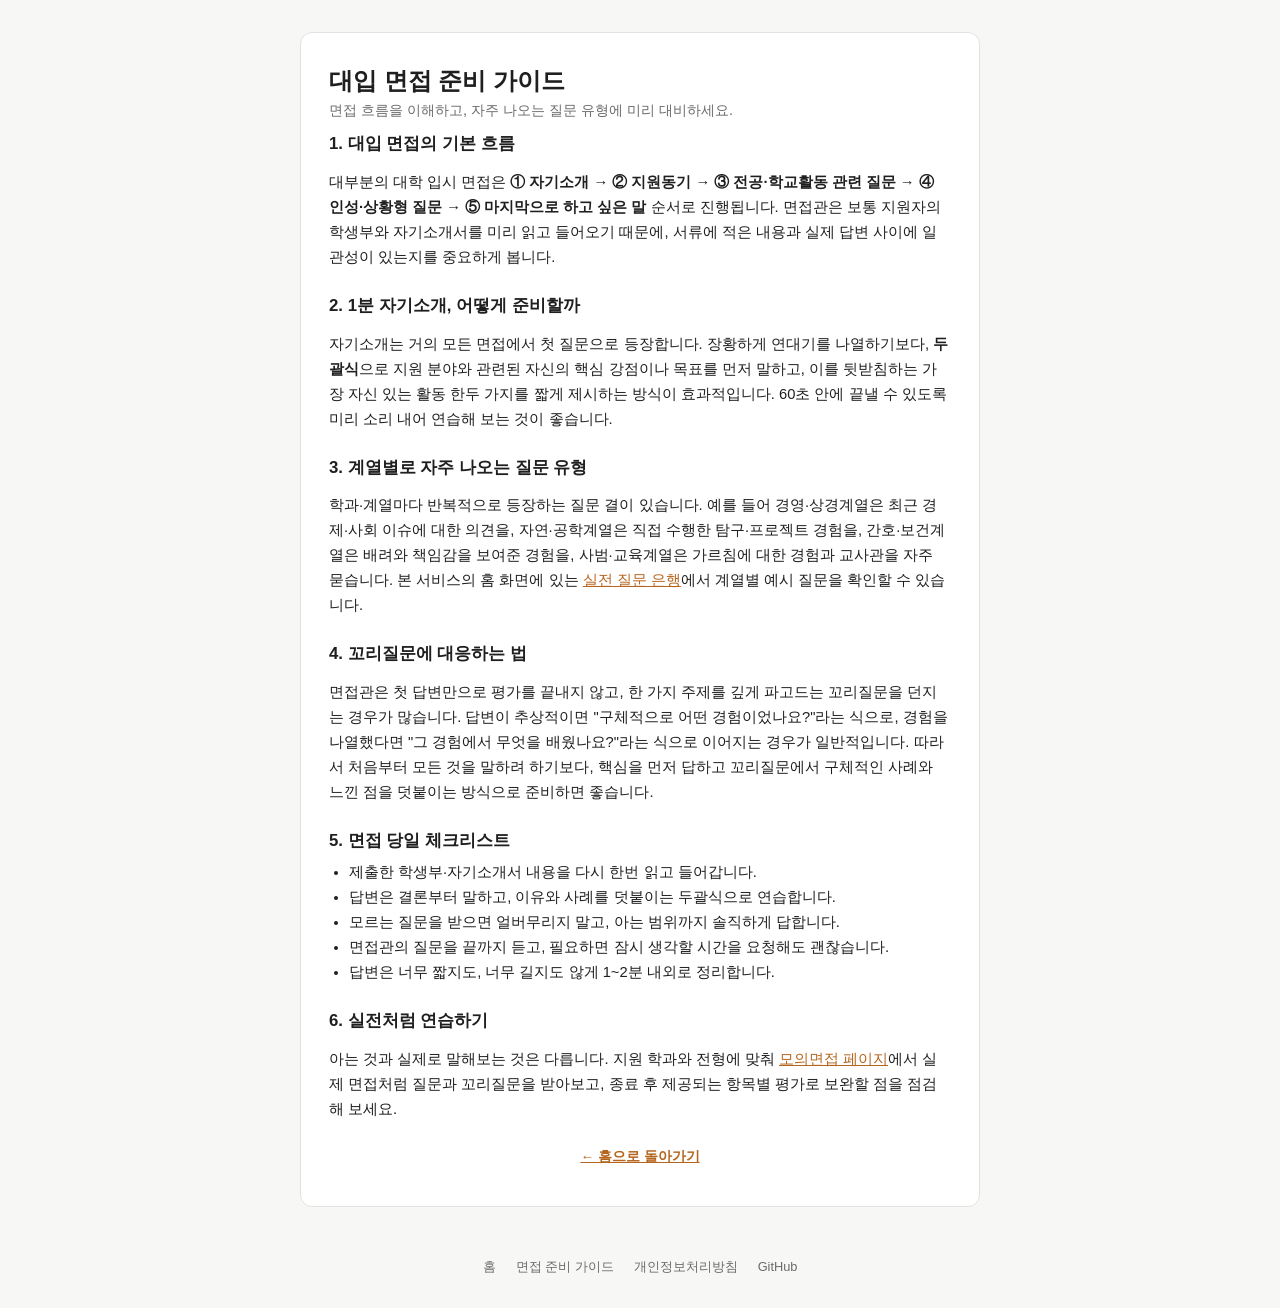
==== guide.html @ 2b9cd7b0 "Rename site to "모의면접 AI" Updates page titles, h1, meta tags, README, and in-code comments to the new" ====
<!doctype html>
<html lang="ko">
<head>
  <meta charset="UTF-8" />
  <meta name="viewport" content="width=device-width, initial-scale=1.0" />
  <title>대입 면접 준비 가이드 | 모의면접 AI</title>
  <meta name="description" content="대학 입시 면접의 기본 흐름, 계열별 단골 질문, 답변 전략과 당일 유의사항을 정리한 가이드입니다." />
  <link rel="stylesheet" href="style.css" />
</head>
<body>
  <div id="app">
    <section class="screen center-screen">
      <div class="card wide">
        <h1>대입 면접 준비 가이드</h1>
        <p class="subtitle">면접 흐름을 이해하고, 자주 나오는 질문 유형에 미리 대비하세요.</p>

        <article class="doc">
          <h2>1. 대입 면접의 기본 흐름</h2>
          <p>
            대부분의 대학 입시 면접은 <strong>① 자기소개 → ② 지원동기 →
            ③ 전공·학교활동 관련 질문 → ④ 인성·상황형 질문 → ⑤ 마지막으로
            하고 싶은 말</strong> 순서로 진행됩니다. 면접관은 보통 지원자의
            학생부와 자기소개서를 미리 읽고 들어오기 때문에, 서류에 적은
            내용과 실제 답변 사이에 일관성이 있는지를 중요하게 봅니다.
          </p>

          <h2>2. 1분 자기소개, 어떻게 준비할까</h2>
          <p>
            자기소개는 거의 모든 면접에서 첫 질문으로 등장합니다. 장황하게
            연대기를 나열하기보다, <strong>두괄식</strong>으로 지원 분야와
            관련된 자신의 핵심 강점이나 목표를 먼저 말하고, 이를 뒷받침하는
            가장 자신 있는 활동 한두 가지를 짧게 제시하는 방식이 효과적입니다.
            60초 안에 끝낼 수 있도록 미리 소리 내어 연습해 보는 것이 좋습니다.
          </p>

          <h2>3. 계열별로 자주 나오는 질문 유형</h2>
          <p>
            학과·계열마다 반복적으로 등장하는 질문 결이 있습니다. 예를 들어
            경영·상경계열은 최근 경제·사회 이슈에 대한 의견을, 자연·공학계열은
            직접 수행한 탐구·프로젝트 경험을, 간호·보건계열은 배려와 책임감을
            보여준 경험을, 사범·교육계열은 가르침에 대한 경험과 교사관을
            자주 묻습니다. 본 서비스의 홈 화면에 있는
            <a href="index.html#bank-toggle">실전 질문 은행</a>에서 계열별
            예시 질문을 확인할 수 있습니다.
          </p>

          <h2>4. 꼬리질문에 대응하는 법</h2>
          <p>
            면접관은 첫 답변만으로 평가를 끝내지 않고, 한 가지 주제를 깊게
            파고드는 꼬리질문을 던지는 경우가 많습니다. 답변이 추상적이면
            "구체적으로 어떤 경험이었나요?"라는 식으로, 경험을 나열했다면
            "그 경험에서 무엇을 배웠나요?"라는 식으로 이어지는 경우가
            일반적입니다. 따라서 처음부터 모든 것을 말하려 하기보다, 핵심을
            먼저 답하고 꼬리질문에서 구체적인 사례와 느낀 점을 덧붙이는
            방식으로 준비하면 좋습니다.
          </p>

          <h2>5. 면접 당일 체크리스트</h2>
          <ul>
            <li>제출한 학생부·자기소개서 내용을 다시 한번 읽고 들어갑니다.</li>
            <li>답변은 결론부터 말하고, 이유와 사례를 덧붙이는 두괄식으로 연습합니다.</li>
            <li>모르는 질문을 받으면 얼버무리지 말고, 아는 범위까지 솔직하게 답합니다.</li>
            <li>면접관의 질문을 끝까지 듣고, 필요하면 잠시 생각할 시간을 요청해도 괜찮습니다.</li>
            <li>답변은 너무 짧지도, 너무 길지도 않게 1~2분 내외로 정리합니다.</li>
          </ul>

          <h2>6. 실전처럼 연습하기</h2>
          <p>
            아는 것과 실제로 말해보는 것은 다릅니다. 지원 학과와 전형에 맞춰
            <a href="index.html">모의면접 페이지</a>에서 실제 면접처럼 질문과
            꼬리질문을 받아보고, 종료 후 제공되는 항목별 평가로 보완할 점을
            점검해 보세요.
          </p>
        </article>

        <a class="link-btn" href="index.html">&larr; 홈으로 돌아가기</a>
      </div>
    </section>
  </div>

  <footer class="site-footer">
    <a href="index.html">홈</a>
    <a href="guide.html">면접 준비 가이드</a>
    <a href="privacy.html">개인정보처리방침</a>
    <a href="https://github.com/kimyunsu1001-tech/univ-mock-interview" target="_blank" rel="noopener">GitHub</a>
  </footer>
</body>
</html>
---- style.css ----
:root {
  --bg: #f7f7f5;
  --card-bg: #ffffff;
  --text: #1f1f1f;
  --text-muted: #6b6b6b;
  --border: #e3e2de;
  --accent: #b5651d;
  --accent-strong: #8f4e15;
  --accent-contrast: #ffffff;
  --bubble-interviewer: #ffffff;
  --bubble-user: #b5651d;
  --bubble-user-text: #ffffff;
  --error: #c0392b;
  --radius: 12px;
}

@media (prefers-color-scheme: dark) {
  :root:not([data-theme="light"]) {
    --bg: #17181a;
    --card-bg: #202224;
    --text: #ececec;
    --text-muted: #a3a3a3;
    --border: #34363a;
    --accent: #d98a4a;
    --accent-strong: #e79f61;
    --accent-contrast: #1c1c1c;
    --bubble-interviewer: #2a2c2f;
    --bubble-user: #d98a4a;
    --bubble-user-text: #1c1c1c;
  }
}

:root[data-theme="dark"] {
  --bg: #17181a;
  --card-bg: #202224;
  --text: #ececec;
  --text-muted: #a3a3a3;
  --border: #34363a;
  --accent: #d98a4a;
  --accent-strong: #e79f61;
  --accent-contrast: #1c1c1c;
  --bubble-interviewer: #2a2c2f;
  --bubble-user: #d98a4a;
  --bubble-user-text: #1c1c1c;
}

* { box-sizing: border-box; }

html, body {
  margin: 0;
  padding: 0;
  height: 100%;
  background: var(--bg);
  color: var(--text);
  font-family: "Pretendard", "Apple SD Gothic Neo", "Malgun Gothic", -apple-system, BlinkMacSystemFont, sans-serif;
}

#app {
  min-height: 100vh;
  display: flex;
  flex-direction: column;
}

.screen {
  flex: 1;
  display: flex;
  flex-direction: column;
}

.screen[hidden] {
  display: none;
}

/* ---- Setup / content screens ---- */
#setup-screen,
.center-screen {
  align-items: center;
  justify-content: center;
  padding: 32px 16px;
}

.card {
  width: 100%;
  max-width: 480px;
  background: var(--card-bg);
  border: 1px solid var(--border);
  border-radius: var(--radius);
  padding: 32px 28px;
}

.card h1 {
  margin: 0 0 4px;
  font-size: 1.5rem;
}

.subtitle {
  margin: 0 0 12px;
  color: var(--text-muted);
  font-size: 0.9rem;
}

.intro-text {
  margin: 0 0 24px;
  font-size: 0.85rem;
  line-height: 1.6;
  color: var(--text-muted);
}

.intro-text a { color: var(--accent); }

.card.wide {
  max-width: 680px;
}

.doc h2 {
  font-size: 1.05rem;
  margin: 24px 0 8px;
}

.doc h2:first-child { margin-top: 0; }

.doc p,
.doc li {
  font-size: 0.92rem;
  line-height: 1.7;
  color: var(--text);
}

.doc ul {
  padding-left: 20px;
  margin: 8px 0;
}

.doc code {
  background: var(--bg);
  padding: 1px 5px;
  border-radius: 4px;
  font-size: 0.85em;
}

.doc a { color: var(--accent); }

.site-footer {
  display: flex;
  justify-content: center;
  gap: 20px;
  flex-wrap: wrap;
  padding: 20px 16px 32px;
  font-size: 0.8rem;
}

.site-footer a {
  color: var(--text-muted);
  text-decoration: none;
}

.site-footer a:hover { text-decoration: underline; }

.field {
  margin-bottom: 16px;
}

.field label {
  display: block;
  font-size: 0.85rem;
  font-weight: 600;
  margin-bottom: 6px;
}

.hint {
  color: var(--text-muted);
  font-weight: 400;
  font-size: 0.78rem;
}

.field input[type="text"],
.field input[type="password"],
.field select,
.field textarea {
  width: 100%;
  padding: 10px 12px;
  border-radius: 8px;
  border: 1px solid var(--border);
  background: var(--bg);
  color: var(--text);
  font-size: 0.95rem;
  font-family: inherit;
}

.field input:focus,
.field select:focus,
.field textarea:focus {
  outline: 2px solid var(--accent);
  outline-offset: 1px;
}

.field-help {
  margin: 6px 0 0;
  font-size: 0.78rem;
}

.field-help a {
  color: var(--accent);
}

.grid-2 {
  display: grid;
  grid-template-columns: 1fr 1fr;
  gap: 12px;
}

@media (max-width: 420px) {
  .grid-2 { grid-template-columns: 1fr; }
}

.primary-btn {
  width: 100%;
  padding: 12px 16px;
  border: none;
  border-radius: 8px;
  background: var(--accent);
  color: var(--accent-contrast);
  font-size: 1rem;
  font-weight: 600;
  cursor: pointer;
  margin-top: 8px;
}

.primary-btn:hover { background: var(--accent-strong); }
.primary-btn:disabled { opacity: 0.6; cursor: not-allowed; }

.ghost-btn {
  padding: 8px 14px;
  border: 1px solid var(--border);
  border-radius: 8px;
  background: transparent;
  color: var(--text);
  cursor: pointer;
  font-size: 0.85rem;
}

.error-msg {
  color: var(--error);
  font-size: 0.85rem;
  margin-top: 12px;
}

.link-btn {
  display: block;
  width: 100%;
  margin-top: 18px;
  padding: 8px 0;
  border: none;
  background: transparent;
  color: var(--accent);
  font-size: 0.85rem;
  font-weight: 600;
  cursor: pointer;
  text-align: center;
}

.question-bank {
  border: 1px solid var(--border);
  border-radius: 10px;
  padding: 14px;
  margin-top: 6px;
  background: var(--bg);
}

.bank-category { margin-bottom: 14px; }
.bank-category:last-child { margin-bottom: 0; }

.bank-category h4 {
  margin: 0 0 6px;
  font-size: 0.85rem;
  color: var(--accent);
}

.bank-category ul {
  margin: 0;
  padding-left: 18px;
  font-size: 0.85rem;
  line-height: 1.6;
  color: var(--text);
}

.latest-info {
  margin-top: 16px;
  padding-top: 14px;
  border-top: 1px dashed var(--border);
}

.latest-info h4 {
  margin: 0 0 8px;
  font-size: 0.85rem;
}

.latest-links {
  display: flex;
  flex-direction: column;
  gap: 6px;
}

.latest-links a {
  font-size: 0.82rem;
  color: var(--accent);
  text-decoration: none;
}

.latest-links a:hover { text-decoration: underline; }

.bank-note {
  margin: 10px 0 0;
  font-size: 0.75rem;
  color: var(--text-muted);
  line-height: 1.5;
}

/* ---- Interview screen ---- */
#interview-screen {
  height: 100vh;
}

.chat-header {
  display: flex;
  align-items: center;
  justify-content: space-between;
  padding: 14px 16px;
  border-bottom: 1px solid var(--border);
  background: var(--card-bg);
}

.chat-header-info { display: flex; flex-direction: column; gap: 2px; }
.chat-header-info strong { font-size: 1rem; }

.messages {
  flex: 1;
  overflow-y: auto;
  padding: 16px;
  display: flex;
  flex-direction: column;
  gap: 12px;
}

.bubble {
  max-width: 78%;
  padding: 10px 14px;
  border-radius: 14px;
  line-height: 1.5;
  font-size: 0.95rem;
  white-space: pre-wrap;
  word-break: break-word;
}

.bubble.interviewer {
  align-self: flex-start;
  background: var(--bubble-interviewer);
  border: 1px solid var(--border);
  border-bottom-left-radius: 4px;
}

.bubble.user {
  align-self: flex-end;
  background: var(--bubble-user);
  color: var(--bubble-user-text);
  border-bottom-right-radius: 4px;
}

.bubble.system {
  align-self: center;
  background: transparent;
  color: var(--text-muted);
  font-size: 0.8rem;
  max-width: 90%;
  text-align: center;
}

.bubble.loading {
  align-self: flex-start;
  color: var(--text-muted);
  font-style: italic;
}

.chat-input-row {
  display: flex;
  gap: 8px;
  padding: 12px 16px;
  border-top: 1px solid var(--border);
  background: var(--card-bg);
}

.chat-input-row textarea {
  flex: 1;
  resize: none;
  padding: 10px 12px;
  border-radius: 10px;
  border: 1px solid var(--border);
  background: var(--bg);
  color: var(--text);
  font-family: inherit;
  font-size: 0.95rem;
}

.chat-input-row textarea:focus {
  outline: 2px solid var(--accent);
  outline-offset: 1px;
}

.chat-input-row .primary-btn {
  width: auto;
  margin-top: 0;
  padding: 0 20px;
}

.evaluation {
  border: 1px solid var(--border);
  border-radius: 10px;
  padding: 14px 16px;
  background: var(--bubble-interviewer);
}

.evaluation h3 {
  margin: 0 0 8px;
  font-size: 0.95rem;
}
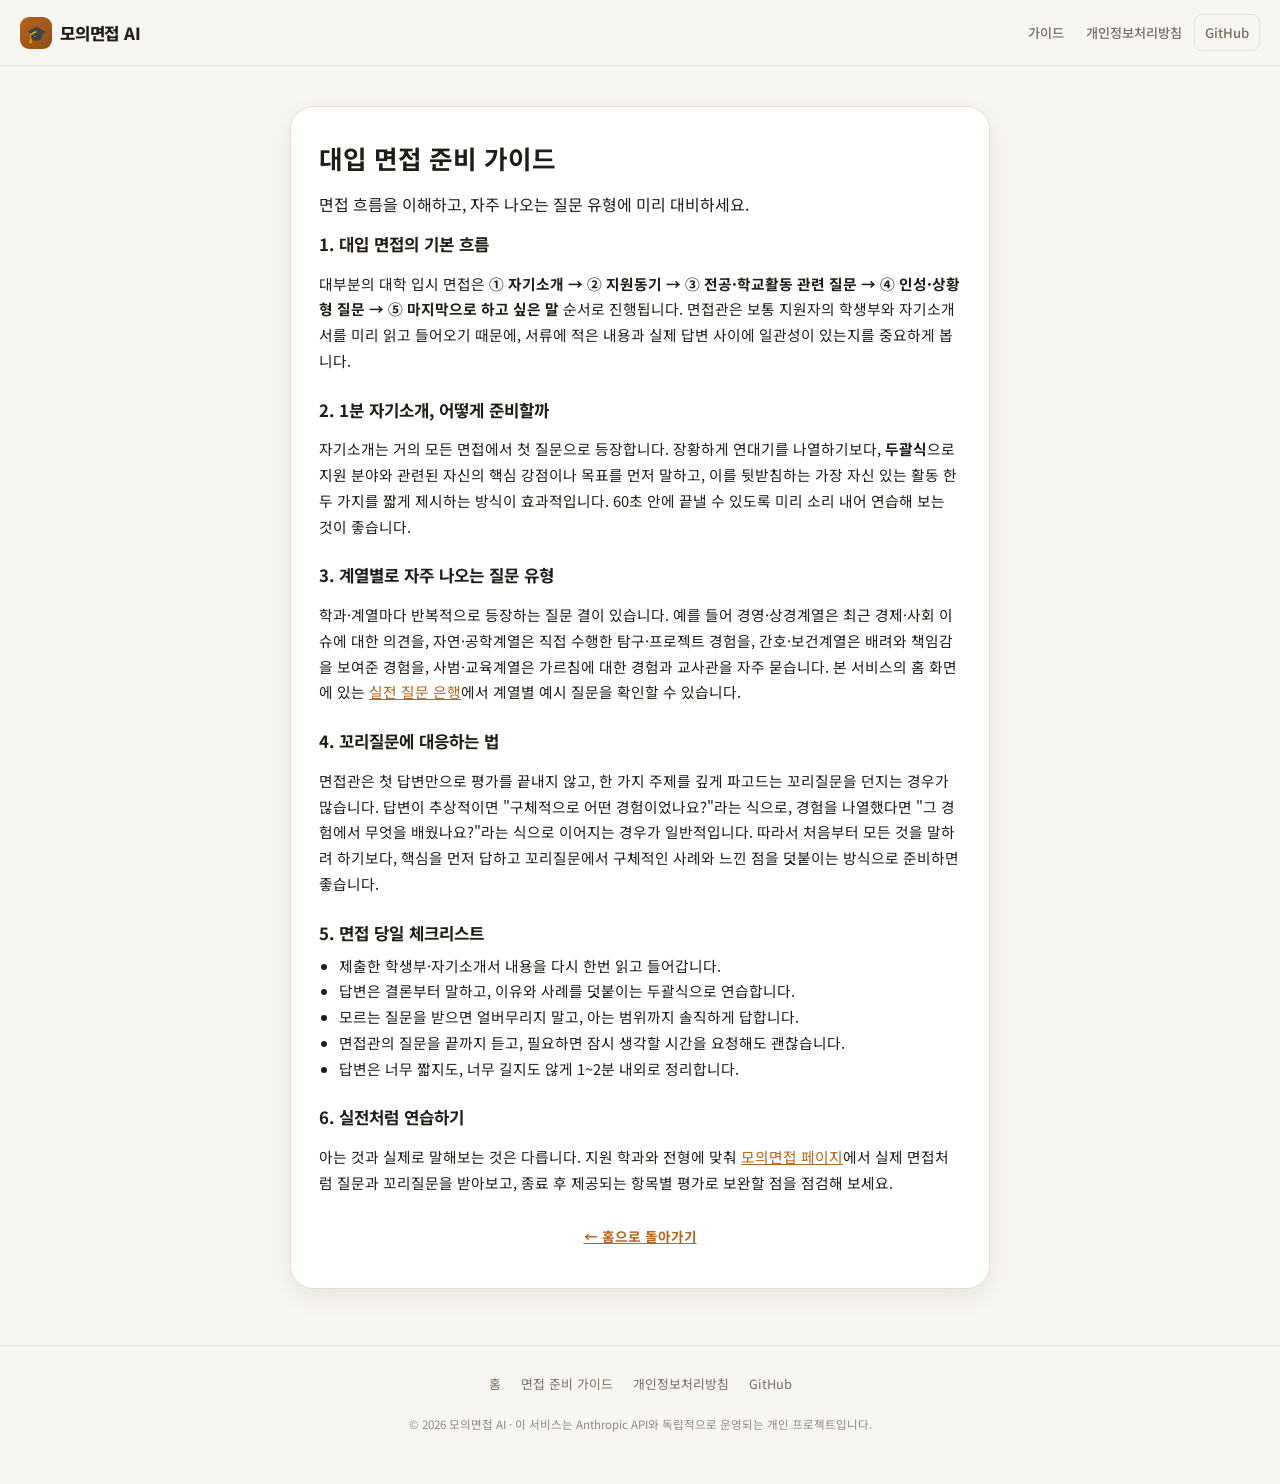
==== commit 9eeb394f: "Redesign UI: nav header, hero, feature cards, richer chat bubbles Full visual redesign - sticky top " ====
--- a/guide.html
+++ b/guide.html
@@ -5,13 +5,23 @@
   <meta name="viewport" content="width=device-width, initial-scale=1.0" />
   <title>대입 면접 준비 가이드 | 모의면접 AI</title>
   <meta name="description" content="대학 입시 면접의 기본 흐름, 계열별 단골 질문, 답변 전략과 당일 유의사항을 정리한 가이드입니다." />
+  <link rel="icon" href="data:image/svg+xml,%3Csvg xmlns='http://www.w3.org/2000/svg' viewBox='0 0 100 100'%3E%3Ctext y='.9em' font-size='90'%3E%F0%9F%8E%93%3C/text%3E%3C/svg%3E" />
   <link rel="stylesheet" href="style.css" />
 </head>
 <body>
   <div id="app">
-    <section class="screen center-screen">
+    <header class="top-nav">
+      <a href="index.html" class="brand"><span class="brand-mark">🎓</span>모의면접 AI</a>
+      <nav>
+        <a href="guide.html">가이드</a>
+        <a href="privacy.html">개인정보처리방침</a>
+        <a href="https://github.com/kimyunsu1001-tech/univ-mock-interview" target="_blank" rel="noopener" class="external">GitHub</a>
+      </nav>
+    </header>
+
+    <section class="screen center-screen" style="padding-top: 40px;">
       <div class="card wide">
-        <h1>대입 면접 준비 가이드</h1>
+        <h1 style="margin:0 0 4px; font-size:1.6rem;">대입 면접 준비 가이드</h1>
         <p class="subtitle">면접 흐름을 이해하고, 자주 나오는 질문 유형에 미리 대비하세요.</p>
 
         <article class="doc">
@@ -79,10 +89,13 @@
   </div>
 
   <footer class="site-footer">
-    <a href="index.html">홈</a>
-    <a href="guide.html">면접 준비 가이드</a>
-    <a href="privacy.html">개인정보처리방침</a>
-    <a href="https://github.com/kimyunsu1001-tech/univ-mock-interview" target="_blank" rel="noopener">GitHub</a>
+    <div class="foot-links">
+      <a href="index.html">홈</a>
+      <a href="guide.html">면접 준비 가이드</a>
+      <a href="privacy.html">개인정보처리방침</a>
+      <a href="https://github.com/kimyunsu1001-tech/univ-mock-interview" target="_blank" rel="noopener">GitHub</a>
+    </div>
+    <p class="foot-note">© 2026 모의면접 AI · 이 서비스는 Anthropic API와 독립적으로 운영되는 개인 프로젝트입니다.</p>
   </footer>
 </body>
 </html>
--- a/style.css
+++ b/style.css
@@ -1,47 +1,70 @@
+@import url("https://fonts.googleapis.com/css2?family=Noto+Sans+KR:wght@400;500;600;700;800&display=swap");
+
 :root {
-  --bg: #f7f7f5;
+  --bg: #f8f6f2;
+  --bg-alt: #f1ede6;
   --card-bg: #ffffff;
-  --text: #1f1f1f;
-  --text-muted: #6b6b6b;
-  --border: #e3e2de;
+  --text: #201c16;
+  --text-muted: #756e63;
+  --border: #e6e0d6;
   --accent: #b5651d;
   --accent-strong: #8f4e15;
+  --accent-soft: #f4e3d1;
   --accent-contrast: #ffffff;
+  --navy: #1f2a3c;
   --bubble-interviewer: #ffffff;
   --bubble-user: #b5651d;
   --bubble-user-text: #ffffff;
   --error: #c0392b;
-  --radius: 12px;
+  --success: #3a7d52;
+  --radius-sm: 8px;
+  --radius: 14px;
+  --radius-lg: 24px;
+  --shadow-sm: 0 1px 3px rgba(32, 28, 22, 0.06);
+  --shadow-md: 0 8px 24px rgba(32, 28, 22, 0.08);
+  --shadow-lg: 0 20px 48px rgba(32, 28, 22, 0.12);
 }
 
 @media (prefers-color-scheme: dark) {
   :root:not([data-theme="light"]) {
-    --bg: #17181a;
-    --card-bg: #202224;
-    --text: #ececec;
-    --text-muted: #a3a3a3;
-    --border: #34363a;
-    --accent: #d98a4a;
-    --accent-strong: #e79f61;
-    --accent-contrast: #1c1c1c;
-    --bubble-interviewer: #2a2c2f;
-    --bubble-user: #d98a4a;
-    --bubble-user-text: #1c1c1c;
+    --bg: #15161a;
+    --bg-alt: #1b1c21;
+    --card-bg: #1e2025;
+    --text: #f1efe9;
+    --text-muted: #9a978f;
+    --border: #33353c;
+    --accent: #e2965a;
+    --accent-strong: #f0ac77;
+    --accent-soft: #3a2c1e;
+    --accent-contrast: #1a1508;
+    --navy: #e9ecf2;
+    --bubble-interviewer: #262830;
+    --bubble-user: #e2965a;
+    --bubble-user-text: #1a1508;
+    --shadow-sm: 0 1px 3px rgba(0, 0, 0, 0.3);
+    --shadow-md: 0 8px 24px rgba(0, 0, 0, 0.35);
+    --shadow-lg: 0 20px 48px rgba(0, 0, 0, 0.45);
   }
 }
 
 :root[data-theme="dark"] {
-  --bg: #17181a;
-  --card-bg: #202224;
-  --text: #ececec;
-  --text-muted: #a3a3a3;
-  --border: #34363a;
-  --accent: #d98a4a;
-  --accent-strong: #e79f61;
-  --accent-contrast: #1c1c1c;
-  --bubble-interviewer: #2a2c2f;
-  --bubble-user: #d98a4a;
-  --bubble-user-text: #1c1c1c;
+  --bg: #15161a;
+  --bg-alt: #1b1c21;
+  --card-bg: #1e2025;
+  --text: #f1efe9;
+  --text-muted: #9a978f;
+  --border: #33353c;
+  --accent: #e2965a;
+  --accent-strong: #f0ac77;
+  --accent-soft: #3a2c1e;
+  --accent-contrast: #1a1508;
+  --navy: #e9ecf2;
+  --bubble-interviewer: #262830;
+  --bubble-user: #e2965a;
+  --bubble-user-text: #1a1508;
+  --shadow-sm: 0 1px 3px rgba(0, 0, 0, 0.3);
+  --shadow-md: 0 8px 24px rgba(0, 0, 0, 0.35);
+  --shadow-lg: 0 20px 48px rgba(0, 0, 0, 0.45);
 }
 
 * { box-sizing: border-box; }
@@ -52,8 +75,11 @@
   height: 100%;
   background: var(--bg);
   color: var(--text);
-  font-family: "Pretendard", "Apple SD Gothic Neo", "Malgun Gothic", -apple-system, BlinkMacSystemFont, sans-serif;
-}
+  font-family: "Pretendard", "Noto Sans KR", "Apple SD Gothic Neo", "Malgun Gothic", -apple-system, BlinkMacSystemFont, sans-serif;
+  -webkit-font-smoothing: antialiased;
+}
+
+a { color: inherit; }
 
 #app {
   min-height: 100vh;
@@ -69,47 +95,267 @@
 
 .screen[hidden] {
   display: none;
+}
+
+/* ---- Top navigation ---- */
+.top-nav {
+  position: sticky;
+  top: 0;
+  z-index: 20;
+  display: flex;
+  align-items: center;
+  justify-content: space-between;
+  padding: 14px 20px;
+  background: color-mix(in srgb, var(--bg) 88%, transparent);
+  backdrop-filter: blur(10px);
+  -webkit-backdrop-filter: blur(10px);
+  border-bottom: 1px solid var(--border);
+}
+
+.brand {
+  display: flex;
+  align-items: center;
+  gap: 8px;
+  font-weight: 800;
+  font-size: 1.05rem;
+  text-decoration: none;
+  color: var(--text);
+  letter-spacing: -0.01em;
+}
+
+.brand .brand-mark {
+  display: inline-flex;
+  align-items: center;
+  justify-content: center;
+  width: 32px;
+  height: 32px;
+  border-radius: 9px;
+  background: linear-gradient(135deg, var(--accent), var(--accent-strong));
+  font-size: 1.05rem;
+}
+
+.top-nav nav {
+  display: flex;
+  align-items: center;
+  gap: 2px;
+  flex-shrink: 0;
+}
+
+.top-nav nav a {
+  padding: 8px 10px;
+  border-radius: var(--radius-sm);
+  font-size: 0.82rem;
+  font-weight: 500;
+  text-decoration: none;
+  color: var(--text-muted);
+  white-space: nowrap;
+  transition: background 0.15s, color 0.15s;
+}
+
+.top-nav nav a:hover {
+  background: var(--accent-soft);
+  color: var(--accent-strong);
+}
+
+@media (max-width: 480px) {
+  .top-nav {
+    padding: 12px 14px;
+  }
+  .brand {
+    font-size: 0.95rem;
+  }
+  .brand .brand-mark {
+    width: 28px;
+    height: 28px;
+    font-size: 0.9rem;
+  }
+  .top-nav nav a {
+    padding: 7px 8px;
+    font-size: 0.76rem;
+  }
+  .top-nav nav a.external {
+    display: none;
+  }
+}
+
+.top-nav nav a.external {
+  border: 1px solid var(--border);
+}
+
+/* ---- Hero ---- */
+.hero {
+  position: relative;
+  overflow: hidden;
+  padding: 56px 20px 40px;
+  text-align: center;
+}
+
+.hero::before {
+  content: "";
+  position: absolute;
+  top: -140px;
+  left: 50%;
+  transform: translateX(-50%);
+  width: 640px;
+  height: 320px;
+  background: radial-gradient(closest-side, var(--accent-soft), transparent);
+  opacity: 0.9;
+  pointer-events: none;
+}
+
+.hero-eyebrow {
+  position: relative;
+  display: inline-flex;
+  align-items: center;
+  gap: 6px;
+  padding: 6px 14px;
+  border-radius: 999px;
+  background: var(--accent-soft);
+  color: var(--accent-strong);
+  font-size: 0.78rem;
+  font-weight: 700;
+  margin-bottom: 18px;
+}
+
+.hero h1 {
+  position: relative;
+  margin: 0 0 12px;
+  font-size: clamp(1.8rem, 5vw, 2.6rem);
+  font-weight: 800;
+  letter-spacing: -0.02em;
+  line-height: 1.25;
+}
+
+.hero p.lead {
+  position: relative;
+  max-width: 560px;
+  margin: 0 auto 24px;
+  color: var(--text-muted);
+  font-size: 1rem;
+  line-height: 1.7;
+}
+
+.hero-cta {
+  position: relative;
+  display: inline-flex;
+  gap: 10px;
+  flex-wrap: wrap;
+  justify-content: center;
+}
+
+.hero-cta a {
+  text-decoration: none;
+}
+
+/* ---- Feature cards ---- */
+.features[hidden] {
+  display: none;
+}
+
+.features {
+  display: grid;
+  grid-template-columns: repeat(3, 1fr);
+  gap: 16px;
+  max-width: 920px;
+  margin: 0 auto;
+  padding: 0 20px 48px;
+}
+
+@media (max-width: 720px) {
+  .features { grid-template-columns: 1fr; }
+}
+
+.feature-card {
+  background: var(--card-bg);
+  border: 1px solid var(--border);
+  border-radius: var(--radius);
+  padding: 20px;
+  box-shadow: var(--shadow-sm);
+}
+
+.feature-card .icon {
+  display: inline-flex;
+  align-items: center;
+  justify-content: center;
+  width: 38px;
+  height: 38px;
+  border-radius: 10px;
+  background: var(--accent-soft);
+  font-size: 1.2rem;
+  margin-bottom: 12px;
+}
+
+.feature-card h3 {
+  margin: 0 0 6px;
+  font-size: 0.98rem;
+}
+
+.feature-card p {
+  margin: 0;
+  font-size: 0.85rem;
+  color: var(--text-muted);
+  line-height: 1.6;
 }
 
 /* ---- Setup / content screens ---- */
 #setup-screen,
 .center-screen {
   align-items: center;
-  justify-content: center;
-  padding: 32px 16px;
+  justify-content: flex-start;
+  padding: 0 16px 56px;
 }
 
 .card {
   width: 100%;
-  max-width: 480px;
+  max-width: 520px;
+  margin: 0 auto;
   background: var(--card-bg);
   border: 1px solid var(--border);
-  border-radius: var(--radius);
+  border-radius: var(--radius-lg);
+  box-shadow: var(--shadow-md);
   padding: 32px 28px;
 }
 
-.card h1 {
+.card-heading {
   margin: 0 0 4px;
-  font-size: 1.5rem;
-}
-
-.subtitle {
-  margin: 0 0 12px;
-  color: var(--text-muted);
-  font-size: 0.9rem;
-}
-
-.intro-text {
+  font-size: 1.15rem;
+  font-weight: 700;
+}
+
+.card-subheading {
   margin: 0 0 24px;
-  font-size: 0.85rem;
-  line-height: 1.6;
-  color: var(--text-muted);
-}
-
-.intro-text a { color: var(--accent); }
+  color: var(--text-muted);
+  font-size: 0.85rem;
+}
+
+.section-label {
+  display: flex;
+  align-items: center;
+  gap: 8px;
+  font-size: 0.78rem;
+  font-weight: 700;
+  color: var(--accent-strong);
+  text-transform: uppercase;
+  letter-spacing: 0.04em;
+  margin: 28px 0 14px;
+}
+
+.section-label:first-of-type { margin-top: 0; }
+
+.section-label .num {
+  display: inline-flex;
+  align-items: center;
+  justify-content: center;
+  width: 20px;
+  height: 20px;
+  border-radius: 50%;
+  background: var(--accent);
+  color: var(--accent-contrast);
+  font-size: 0.7rem;
+}
 
 .card.wide {
-  max-width: 680px;
+  max-width: 700px;
 }
 
 .doc h2 {
@@ -122,7 +368,7 @@
 .doc p,
 .doc li {
   font-size: 0.92rem;
-  line-height: 1.7;
+  line-height: 1.75;
   color: var(--text);
 }
 
@@ -142,19 +388,34 @@
 
 .site-footer {
   display: flex;
+  flex-direction: column;
+  align-items: center;
+  gap: 12px;
+  padding: 28px 16px 40px;
+  border-top: 1px solid var(--border);
+  margin-top: auto;
+}
+
+.site-footer .foot-links {
+  display: flex;
   justify-content: center;
   gap: 20px;
   flex-wrap: wrap;
-  padding: 20px 16px 32px;
   font-size: 0.8rem;
 }
 
-.site-footer a {
+.site-footer .foot-links a {
   color: var(--text-muted);
   text-decoration: none;
 }
 
-.site-footer a:hover { text-decoration: underline; }
+.site-footer .foot-links a:hover { text-decoration: underline; }
+
+.site-footer .foot-note {
+  font-size: 0.72rem;
+  color: var(--text-muted);
+  opacity: 0.8;
+}
 
 .field {
   margin-bottom: 16px;
@@ -178,20 +439,22 @@
 .field select,
 .field textarea {
   width: 100%;
-  padding: 10px 12px;
-  border-radius: 8px;
+  padding: 11px 13px;
+  border-radius: var(--radius-sm);
   border: 1px solid var(--border);
   background: var(--bg);
   color: var(--text);
   font-size: 0.95rem;
   font-family: inherit;
+  transition: border-color 0.15s, box-shadow 0.15s;
 }
 
 .field input:focus,
 .field select:focus,
 .field textarea:focus {
-  outline: 2px solid var(--accent);
-  outline-offset: 1px;
+  outline: none;
+  border-color: var(--accent);
+  box-shadow: 0 0 0 3px var(--accent-soft);
 }
 
 .field-help {
@@ -215,29 +478,35 @@
 
 .primary-btn {
   width: 100%;
-  padding: 12px 16px;
+  padding: 13px 16px;
   border: none;
-  border-radius: 8px;
-  background: var(--accent);
+  border-radius: var(--radius-sm);
+  background: linear-gradient(135deg, var(--accent), var(--accent-strong));
   color: var(--accent-contrast);
   font-size: 1rem;
-  font-weight: 600;
+  font-weight: 700;
   cursor: pointer;
   margin-top: 8px;
-}
-
-.primary-btn:hover { background: var(--accent-strong); }
-.primary-btn:disabled { opacity: 0.6; cursor: not-allowed; }
+  box-shadow: var(--shadow-sm);
+  transition: transform 0.12s, box-shadow 0.12s, opacity 0.12s;
+}
+
+.primary-btn:hover { box-shadow: var(--shadow-md); transform: translateY(-1px); }
+.primary-btn:active { transform: translateY(0); }
+.primary-btn:disabled { opacity: 0.55; cursor: not-allowed; transform: none; box-shadow: none; }
 
 .ghost-btn {
   padding: 8px 14px;
   border: 1px solid var(--border);
-  border-radius: 8px;
-  background: transparent;
+  border-radius: var(--radius-sm);
+  background: var(--card-bg);
   color: var(--text);
   cursor: pointer;
   font-size: 0.85rem;
-}
+  transition: background 0.15s;
+}
+
+.ghost-btn:hover { background: var(--accent-soft); }
 
 .error-msg {
   color: var(--error);
@@ -248,23 +517,27 @@
 .link-btn {
   display: block;
   width: 100%;
-  margin-top: 18px;
-  padding: 8px 0;
+  margin-top: 20px;
+  padding: 10px 0;
   border: none;
   background: transparent;
   color: var(--accent);
   font-size: 0.85rem;
-  font-weight: 600;
+  font-weight: 700;
   cursor: pointer;
   text-align: center;
-}
+  border-radius: var(--radius-sm);
+  transition: background 0.15s;
+}
+
+.link-btn:hover { background: var(--accent-soft); }
 
 .question-bank {
   border: 1px solid var(--border);
-  border-radius: 10px;
-  padding: 14px;
-  margin-top: 6px;
-  background: var(--bg);
+  border-radius: var(--radius);
+  padding: 16px;
+  margin-top: 4px;
+  background: var(--bg-alt);
 }
 
 .bank-category { margin-bottom: 14px; }
@@ -273,14 +546,14 @@
 .bank-category h4 {
   margin: 0 0 6px;
   font-size: 0.85rem;
-  color: var(--accent);
+  color: var(--accent-strong);
 }
 
 .bank-category ul {
   margin: 0;
   padding-left: 18px;
   font-size: 0.85rem;
-  line-height: 1.6;
+  line-height: 1.65;
   color: var(--text);
 }
 
@@ -310,57 +583,117 @@
 .latest-links a:hover { text-decoration: underline; }
 
 .bank-note {
-  margin: 10px 0 0;
+  margin: 12px auto 0;
+  max-width: 520px;
   font-size: 0.75rem;
   color: var(--text-muted);
-  line-height: 1.5;
+  line-height: 1.6;
+  text-align: center;
 }
 
 /* ---- Interview screen ---- */
 #interview-screen {
   height: 100vh;
+  background: var(--bg-alt);
 }
 
 .chat-header {
   display: flex;
   align-items: center;
   justify-content: space-between;
-  padding: 14px 16px;
+  gap: 12px;
+  padding: 12px 16px;
   border-bottom: 1px solid var(--border);
-  background: var(--card-bg);
-}
-
-.chat-header-info { display: flex; flex-direction: column; gap: 2px; }
-.chat-header-info strong { font-size: 1rem; }
+  background: color-mix(in srgb, var(--bg-alt) 90%, transparent);
+  backdrop-filter: blur(10px);
+  -webkit-backdrop-filter: blur(10px);
+}
+
+.chat-header-left {
+  display: flex;
+  align-items: center;
+  gap: 10px;
+  min-width: 0;
+}
+
+.chat-avatar {
+  flex-shrink: 0;
+  display: inline-flex;
+  align-items: center;
+  justify-content: center;
+  width: 34px;
+  height: 34px;
+  border-radius: 10px;
+  background: linear-gradient(135deg, var(--accent), var(--accent-strong));
+  font-size: 1rem;
+}
+
+.chat-header-info { display: flex; flex-direction: column; gap: 1px; min-width: 0; }
+.chat-header-info strong {
+  font-size: 0.92rem;
+  white-space: nowrap;
+  overflow: hidden;
+  text-overflow: ellipsis;
+}
+.chat-header-info .hint {
+  white-space: nowrap;
+  overflow: hidden;
+  text-overflow: ellipsis;
+}
 
 .messages {
   flex: 1;
   overflow-y: auto;
-  padding: 16px;
+  padding: 20px 16px;
   display: flex;
   flex-direction: column;
-  gap: 12px;
+  gap: 14px;
+}
+
+.msg-row {
+  display: flex;
+  align-items: flex-end;
+  gap: 8px;
+  max-width: 84%;
+  animation: msg-in 0.2s ease;
+}
+
+.msg-row.user { align-self: flex-end; flex-direction: row-reverse; }
+.msg-row.interviewer { align-self: flex-start; }
+
+.msg-avatar {
+  flex-shrink: 0;
+  display: inline-flex;
+  align-items: center;
+  justify-content: center;
+  width: 26px;
+  height: 26px;
+  border-radius: 8px;
+  font-size: 0.85rem;
+  background: var(--accent-soft);
+}
+
+.msg-row.user .msg-avatar {
+  background: linear-gradient(135deg, var(--accent), var(--accent-strong));
 }
 
 .bubble {
-  max-width: 78%;
-  padding: 10px 14px;
-  border-radius: 14px;
-  line-height: 1.5;
-  font-size: 0.95rem;
+  padding: 11px 15px;
+  border-radius: 16px;
+  line-height: 1.55;
+  font-size: 0.94rem;
   white-space: pre-wrap;
   word-break: break-word;
+  box-shadow: var(--shadow-sm);
 }
 
 .bubble.interviewer {
-  align-self: flex-start;
   background: var(--bubble-interviewer);
   border: 1px solid var(--border);
   border-bottom-left-radius: 4px;
 }
 
 .bubble.user {
-  align-self: flex-end;
   background: var(--bubble-user);
   color: var(--bubble-user-text);
   border-bottom-right-radius: 4px;
@@ -373,16 +706,23 @@
   font-size: 0.8rem;
   max-width: 90%;
   text-align: center;
+  box-shadow: none;
+  margin: 0 auto;
 }
 
 .bubble.loading {
-  align-self: flex-start;
   color: var(--text-muted);
   font-style: italic;
 }
 
+@keyframes msg-in {
+  from { opacity: 0; transform: translateY(6px); }
+  to { opacity: 1; transform: translateY(0); }
+}
+
 .chat-input-row {
   display: flex;
+  align-items: flex-end;
   gap: 8px;
   padding: 12px 16px;
   border-top: 1px solid var(--border);
@@ -392,34 +732,25 @@
 .chat-input-row textarea {
   flex: 1;
   resize: none;
-  padding: 10px 12px;
-  border-radius: 10px;
+  padding: 12px 14px;
+  border-radius: var(--radius);
   border: 1px solid var(--border);
   background: var(--bg);
   color: var(--text);
   font-family: inherit;
   font-size: 0.95rem;
+  transition: border-color 0.15s, box-shadow 0.15s;
 }
 
 .chat-input-row textarea:focus {
-  outline: 2px solid var(--accent);
-  outline-offset: 1px;
+  outline: none;
+  border-color: var(--accent);
+  box-shadow: 0 0 0 3px var(--accent-soft);
 }
 
 .chat-input-row .primary-btn {
   width: auto;
   margin-top: 0;
-  padding: 0 20px;
-}
-
-.evaluation {
-  border: 1px solid var(--border);
-  border-radius: 10px;
-  padding: 14px 16px;
-  background: var(--bubble-interviewer);
-}
-
-.evaluation h3 {
-  margin: 0 0 8px;
-  font-size: 0.95rem;
-}
+  padding: 0 22px;
+  height: 46px;
+}
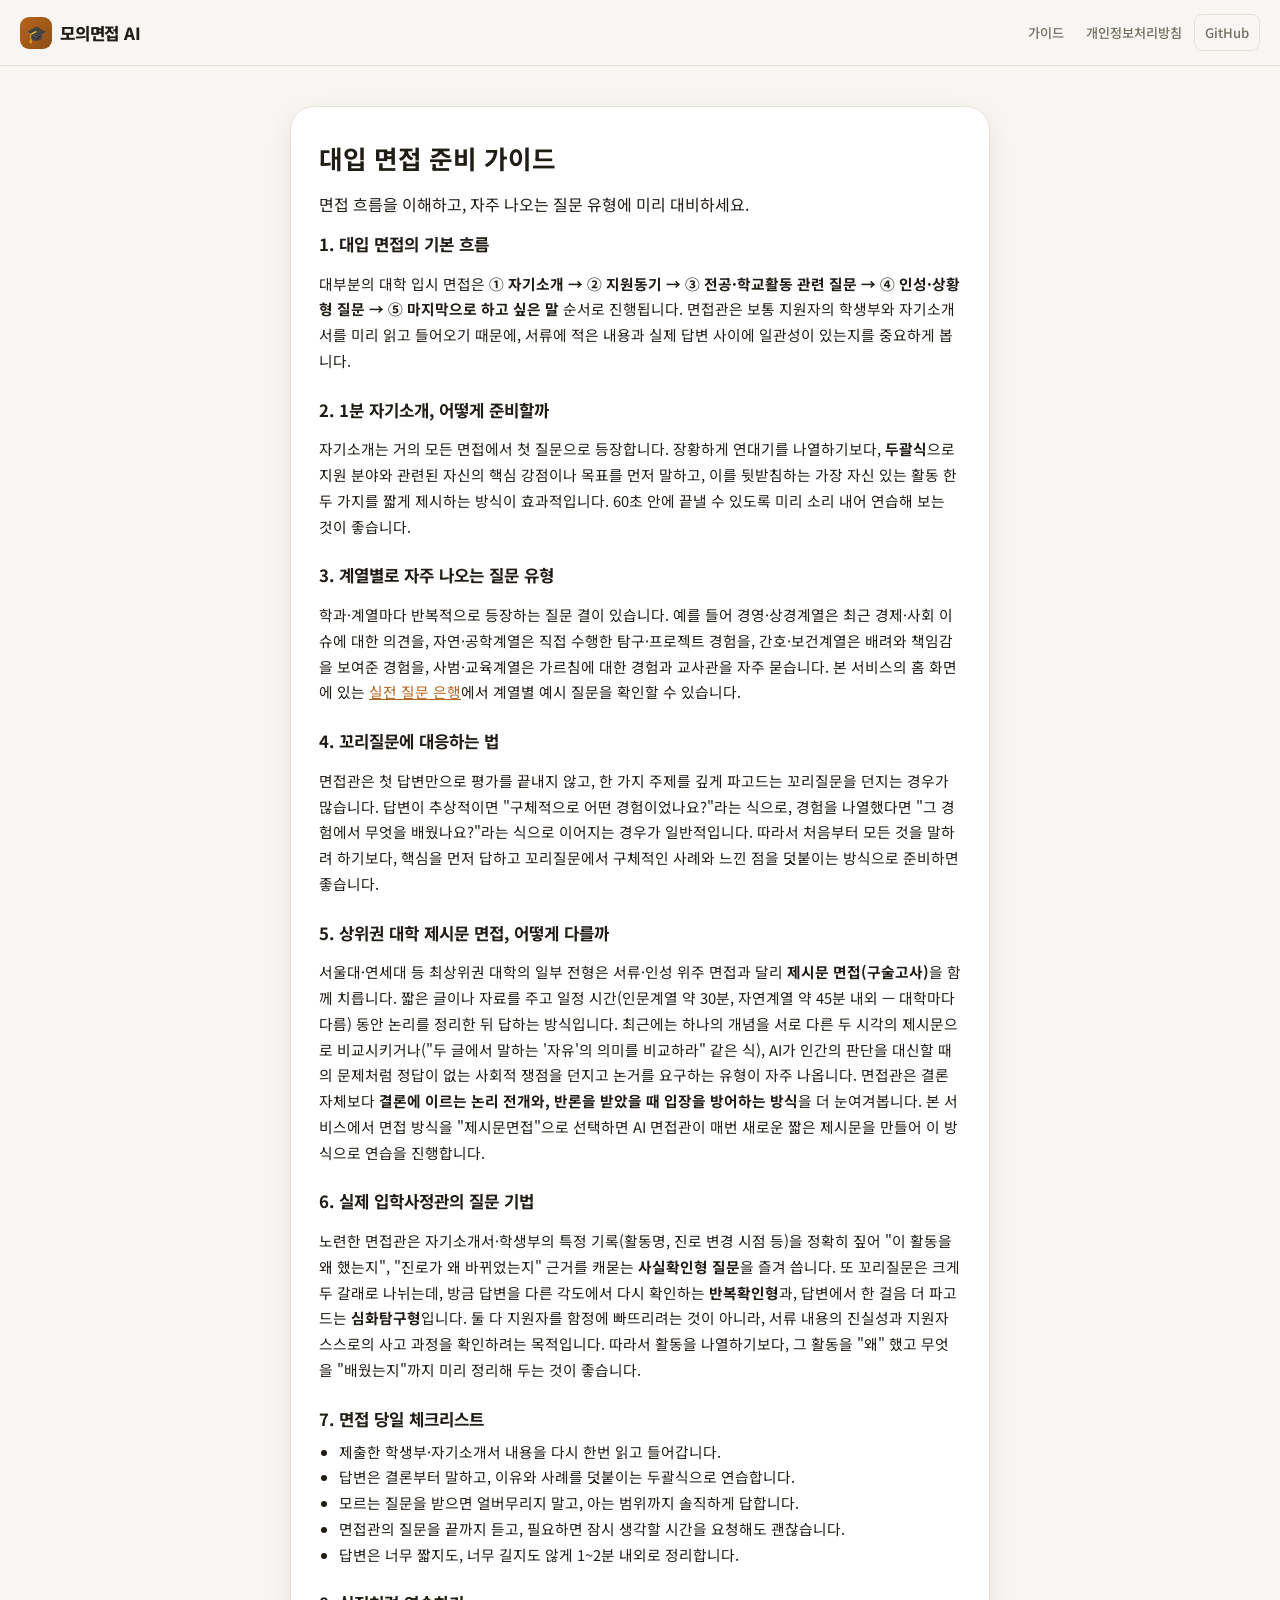
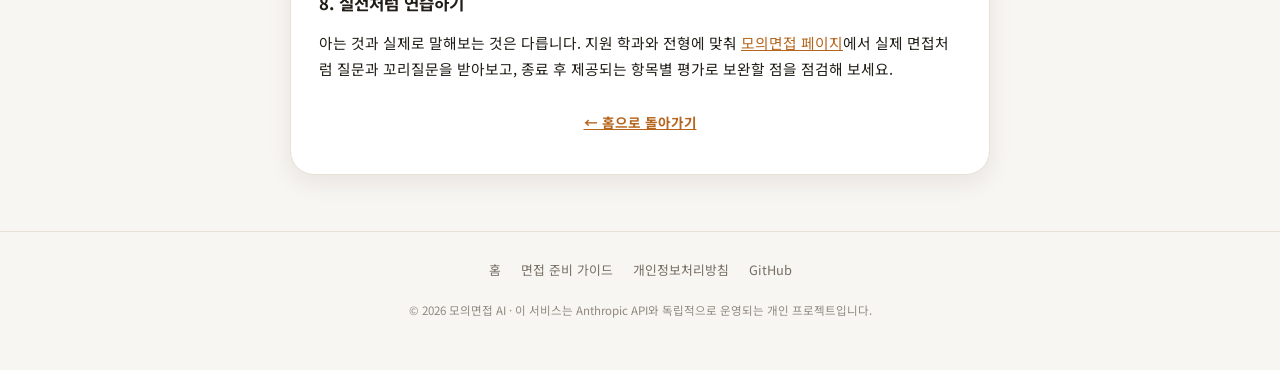
==== commit a5ca1d19: "Ground interviewer persona and question bank in real top-tier cases Researched actual disclosed inte" ====
--- a/guide.html
+++ b/guide.html
@@ -7,6 +7,8 @@
   <meta name="description" content="대학 입시 면접의 기본 흐름, 계열별 단골 질문, 답변 전략과 당일 유의사항을 정리한 가이드입니다." />
   <link rel="icon" href="data:image/svg+xml,%3Csvg xmlns='http://www.w3.org/2000/svg' viewBox='0 0 100 100'%3E%3Ctext y='.9em' font-size='90'%3E%F0%9F%8E%93%3C/text%3E%3C/svg%3E" />
   <link rel="stylesheet" href="style.css" />
+  <script async src="https://pagead2.googlesyndication.com/pagead/js/adsbygoogle.js?client=ca-pub-5684853152809871"
+     crossorigin="anonymous"></script>
 </head>
 <body>
   <div id="app">
@@ -65,7 +67,39 @@
             방식으로 준비하면 좋습니다.
           </p>
 
-          <h2>5. 면접 당일 체크리스트</h2>
+          <h2>5. 상위권 대학 제시문 면접, 어떻게 다를까</h2>
+          <p>
+            서울대·연세대 등 최상위권 대학의 일부 전형은 서류·인성 위주
+            면접과 달리 <strong>제시문 면접(구술고사)</strong>을 함께
+            치릅니다. 짧은 글이나 자료를 주고 일정 시간(인문계열 약 30분,
+            자연계열 약 45분 내외 — 대학마다 다름) 동안 논리를 정리한 뒤
+            답하는 방식입니다. 최근에는 하나의 개념을 서로 다른 두 시각의
+            제시문으로 비교시키거나("두 글에서 말하는 '자유'의 의미를
+            비교하라" 같은 식), AI가 인간의 판단을 대신할 때의 문제처럼
+            정답이 없는 사회적 쟁점을 던지고 논거를 요구하는 유형이 자주
+            나옵니다. 면접관은 결론 자체보다 <strong>결론에 이르는
+            논리 전개와, 반론을 받았을 때 입장을 방어하는 방식</strong>을
+            더 눈여겨봅니다. 본 서비스에서 면접 방식을 "제시문면접"으로
+            선택하면 AI 면접관이 매번 새로운 짧은 제시문을 만들어 이
+            방식으로 연습을 진행합니다.
+          </p>
+
+          <h2>6. 실제 입학사정관의 질문 기법</h2>
+          <p>
+            노련한 면접관은 자기소개서·학생부의 특정 기록(활동명, 진로
+            변경 시점 등)을 정확히 짚어 "이 활동을 왜 했는지", "진로가
+            왜 바뀌었는지" 근거를 캐묻는
+            <strong>사실확인형 질문</strong>을 즐겨 씁니다. 또 꼬리질문은
+            크게 두 갈래로 나뉘는데, 방금 답변을 다른 각도에서 다시
+            확인하는 <strong>반복확인형</strong>과, 답변에서 한 걸음 더
+            파고드는 <strong>심화탐구형</strong>입니다. 둘 다 지원자를
+            함정에 빠뜨리려는 것이 아니라, 서류 내용의 진실성과 지원자
+            스스로의 사고 과정을 확인하려는 목적입니다. 따라서 활동을
+            나열하기보다, 그 활동을 "왜" 했고 무엇을 "배웠는지"까지
+            미리 정리해 두는 것이 좋습니다.
+          </p>
+
+          <h2>7. 면접 당일 체크리스트</h2>
           <ul>
             <li>제출한 학생부·자기소개서 내용을 다시 한번 읽고 들어갑니다.</li>
             <li>답변은 결론부터 말하고, 이유와 사례를 덧붙이는 두괄식으로 연습합니다.</li>
@@ -74,7 +108,7 @@
             <li>답변은 너무 짧지도, 너무 길지도 않게 1~2분 내외로 정리합니다.</li>
           </ul>
 
-          <h2>6. 실전처럼 연습하기</h2>
+          <h2>8. 실전처럼 연습하기</h2>
           <p>
             아는 것과 실제로 말해보는 것은 다릅니다. 지원 학과와 전형에 맞춰
             <a href="index.html">모의면접 페이지</a>에서 실제 면접처럼 질문과
--- a/style.css
+++ b/style.css
@@ -98,6 +98,10 @@
 }
 
 /* ---- Top navigation ---- */
+.top-nav[hidden] {
+  display: none;
+}
+
 .top-nav {
   position: sticky;
   top: 0;
@@ -358,6 +362,44 @@
   max-width: 700px;
 }
 
+.mode-tabs {
+  display: flex;
+  gap: 8px;
+  margin-bottom: 12px;
+}
+
+.mode-tab {
+  flex: 1;
+  padding: 12px 10px;
+  border-radius: var(--radius-sm);
+  border: 1px solid var(--border);
+  background: var(--bg);
+  color: var(--text-muted);
+  font-size: 0.85rem;
+  font-weight: 700;
+  cursor: pointer;
+  transition: background 0.15s, border-color 0.15s, color 0.15s;
+}
+
+.mode-tab.active {
+  background: var(--accent-soft);
+  border-color: var(--accent);
+  color: var(--accent-strong);
+}
+
+.mode-desc {
+  margin: 0 0 20px;
+  font-size: 0.8rem;
+  line-height: 1.6;
+  color: var(--text-muted);
+}
+
+.free-quota-note {
+  font-size: 0.78rem;
+  color: var(--text-muted);
+  margin-top: 4px;
+}
+
 .doc h2 {
   font-size: 1.05rem;
   margin: 24px 0 8px;
@@ -591,6 +633,73 @@
   text-align: center;
 }
 
+/* ---- History panel ---- */
+.history-item {
+  border: 1px solid var(--border);
+  border-radius: var(--radius-sm);
+  padding: 12px 14px;
+  margin-bottom: 10px;
+  background: var(--card-bg);
+}
+
+.history-item:last-child { margin-bottom: 0; }
+
+.history-item-head {
+  display: flex;
+  align-items: center;
+  justify-content: space-between;
+  gap: 8px;
+  cursor: pointer;
+}
+
+.history-item-title {
+  font-size: 0.85rem;
+  font-weight: 600;
+}
+
+.history-item-meta {
+  font-size: 0.75rem;
+  color: var(--text-muted);
+  margin-top: 2px;
+}
+
+.history-item-actions {
+  display: flex;
+  gap: 6px;
+  flex-shrink: 0;
+}
+
+.history-item-actions button {
+  border: none;
+  background: transparent;
+  color: var(--text-muted);
+  cursor: pointer;
+  font-size: 0.78rem;
+  padding: 4px 8px;
+  border-radius: 6px;
+}
+
+.history-item-actions button:hover { background: var(--accent-soft); color: var(--accent-strong); }
+
+.history-item-body {
+  margin-top: 10px;
+  padding-top: 10px;
+  border-top: 1px dashed var(--border);
+  font-size: 0.82rem;
+  line-height: 1.6;
+  white-space: pre-wrap;
+  max-height: 260px;
+  overflow-y: auto;
+  color: var(--text);
+}
+
+.history-empty {
+  font-size: 0.82rem;
+  color: var(--text-muted);
+  text-align: center;
+  padding: 8px 0;
+}
+
 /* ---- Interview screen ---- */
 #interview-screen {
   height: 100vh;
@@ -639,6 +748,70 @@
   white-space: nowrap;
   overflow: hidden;
   text-overflow: ellipsis;
+}
+
+.chat-header-right {
+  display: flex;
+  align-items: center;
+  gap: 6px;
+  flex-shrink: 0;
+}
+
+.chat-timer {
+  font-size: 0.78rem;
+  font-weight: 700;
+  color: var(--text-muted);
+  font-variant-numeric: tabular-nums;
+  padding: 0 4px;
+}
+
+.chat-header-right .ghost-btn {
+  padding: 7px 10px;
+  font-size: 0.78rem;
+}
+
+.progress-track {
+  height: 3px;
+  background: var(--border);
+  flex-shrink: 0;
+}
+
+.progress-fill {
+  height: 100%;
+  width: 0%;
+  background: linear-gradient(90deg, var(--accent), var(--accent-strong));
+  transition: width 0.4s ease;
+}
+
+.mic-btn {
+  flex-shrink: 0;
+  width: 46px;
+  height: 46px;
+  border-radius: var(--radius);
+  border: 1px solid var(--border);
+  background: var(--card-bg);
+  font-size: 1.1rem;
+  cursor: pointer;
+  transition: background 0.15s, border-color 0.15s;
+}
+
+.mic-btn:hover { background: var(--accent-soft); }
+
+.mic-btn.recording {
+  background: var(--error);
+  border-color: var(--error);
+  animation: mic-pulse 1.1s ease-in-out infinite;
+}
+
+@keyframes mic-pulse {
+  0%, 100% { box-shadow: 0 0 0 0 rgba(192, 57, 43, 0.45); }
+  50% { box-shadow: 0 0 0 8px rgba(192, 57, 43, 0); }
+}
+
+@media (max-width: 480px) {
+  .chat-header-info strong { max-width: 34vw; }
+  .chat-timer { display: none; }
+  .chat-header-right .ghost-btn { padding: 6px 8px; font-size: 0.72rem; }
 }
 
 .messages {
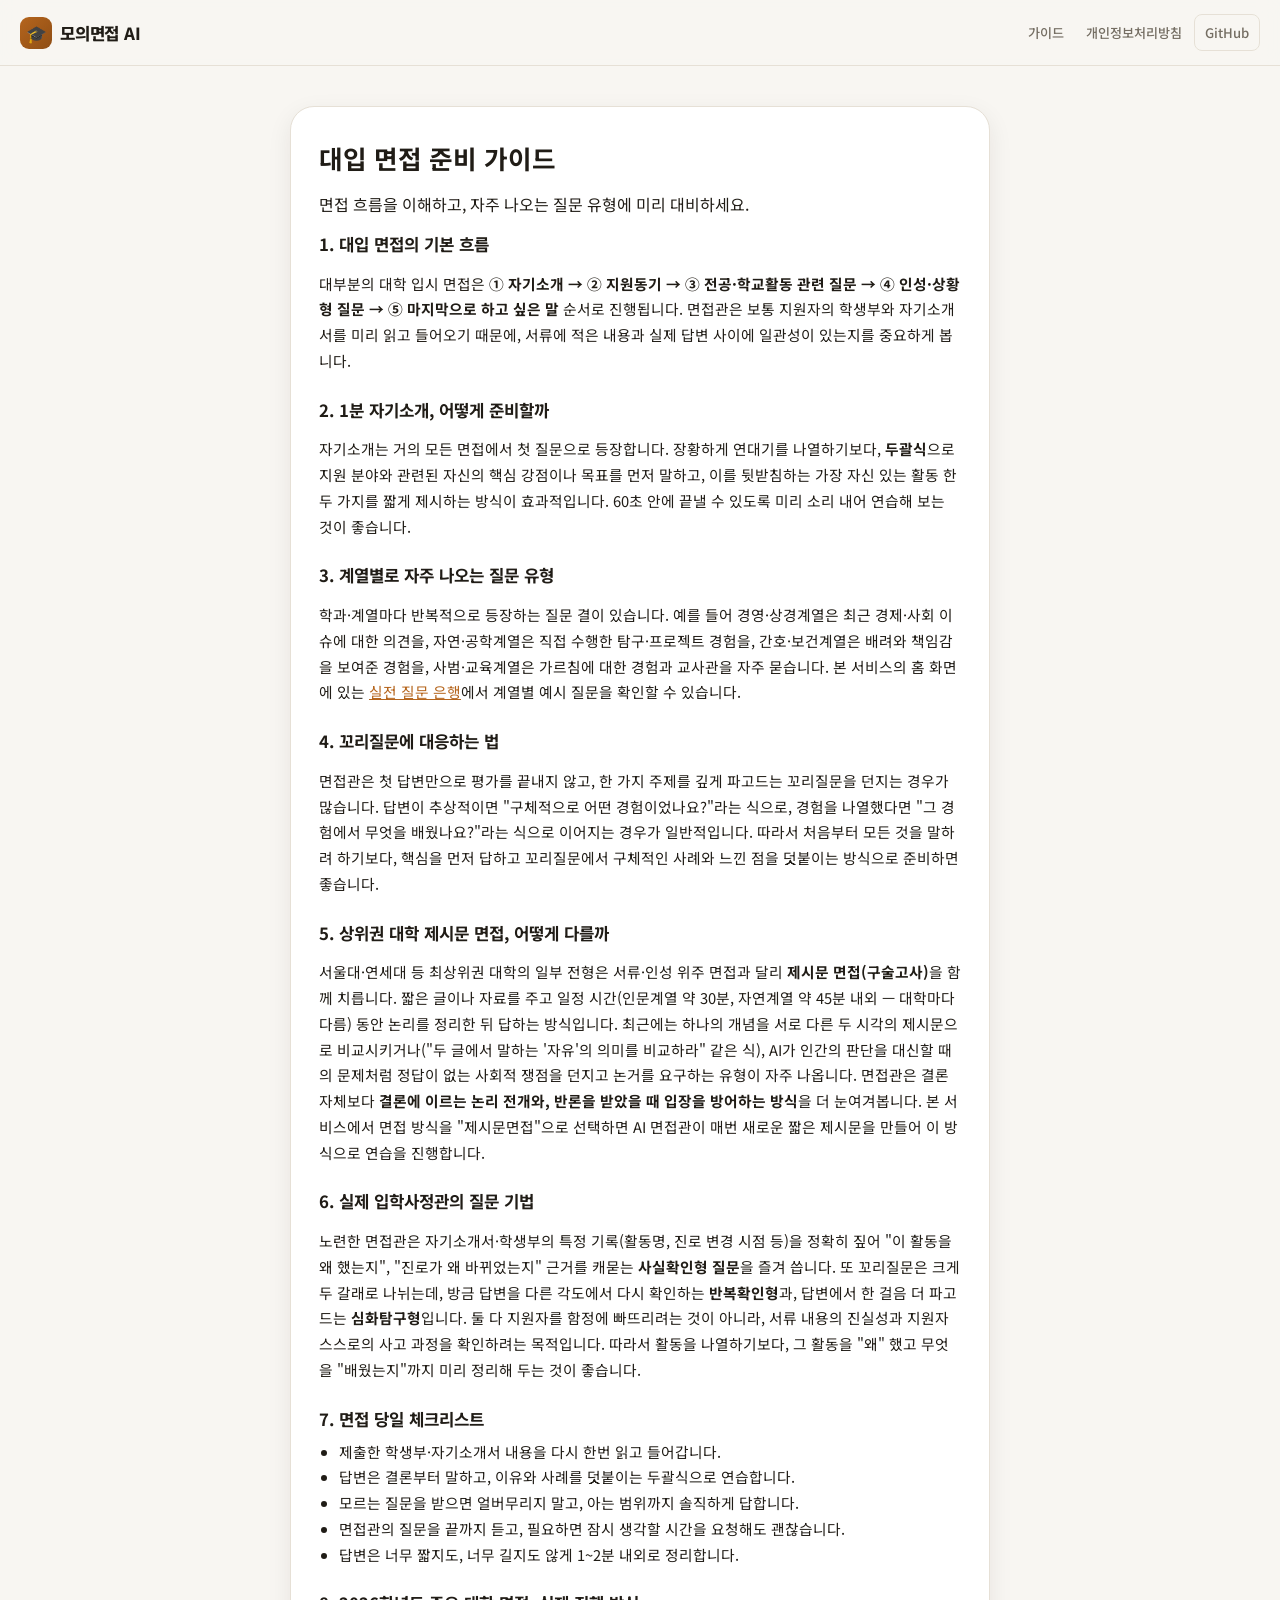
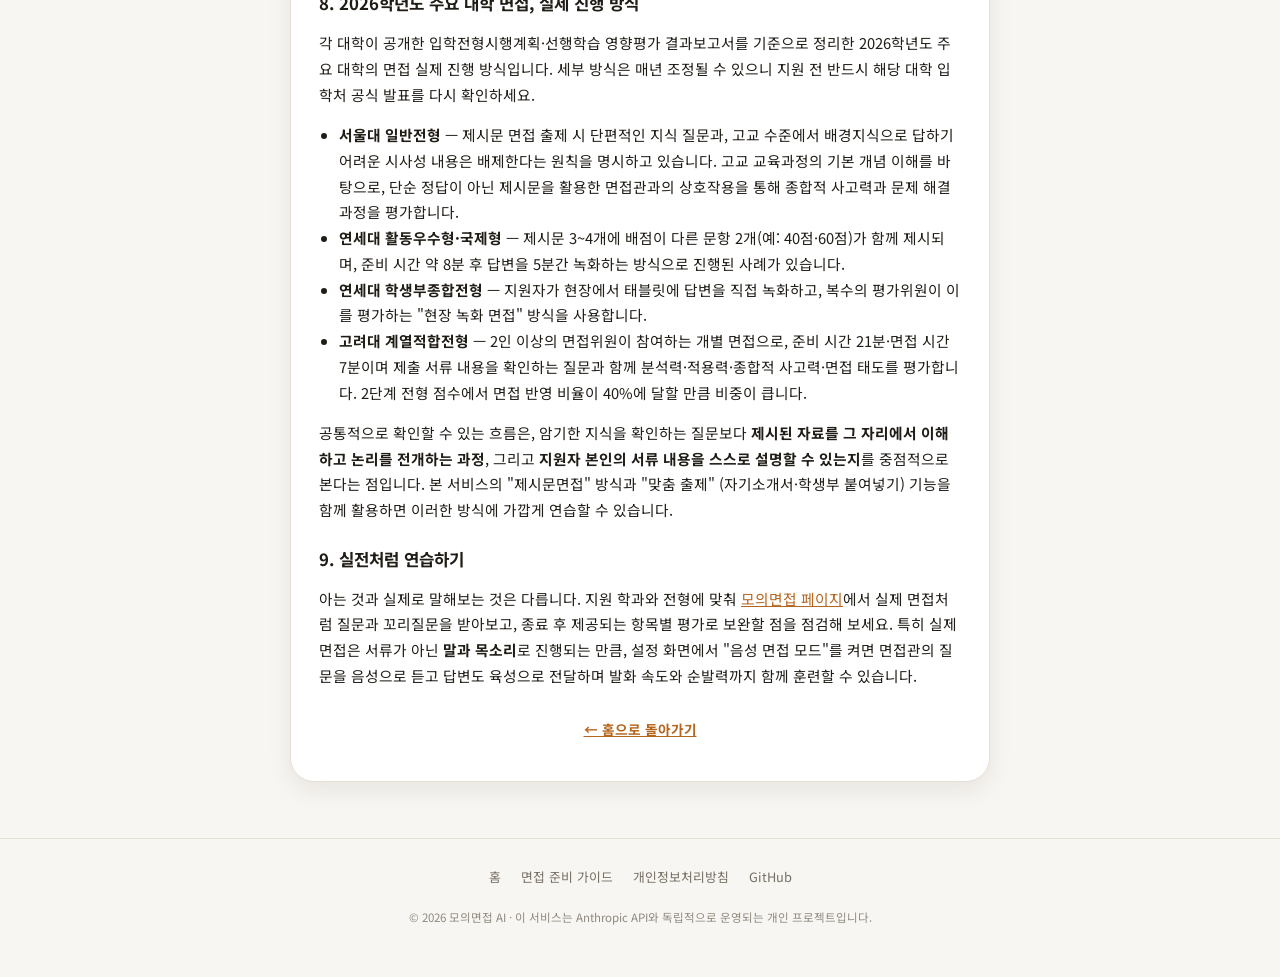
==== commit 10a3ca6e: "음성 면접 모드(TTS+STT 자동 대화) 및 최신 대학 면접 실제 방식 정보 추가 - 면접관 질문을 음성으로 읽어주고(Speech Synthesis), 답변도 음성으로   받아 " ====
--- a/guide.html
+++ b/guide.html
@@ -108,12 +108,60 @@
             <li>답변은 너무 짧지도, 너무 길지도 않게 1~2분 내외로 정리합니다.</li>
           </ul>
 
-          <h2>8. 실전처럼 연습하기</h2>
+          <h2>8. 2026학년도 주요 대학 면접, 실제 진행 방식</h2>
+          <p>
+            각 대학이 공개한 입학전형시행계획·선행학습 영향평가 결과보고서를
+            기준으로 정리한 2026학년도 주요 대학의 면접 실제 진행 방식입니다.
+            세부 방식은 매년 조정될 수 있으니 지원 전 반드시 해당 대학
+            입학처 공식 발표를 다시 확인하세요.
+          </p>
+          <ul>
+            <li>
+              <strong>서울대 일반전형</strong> — 제시문 면접 출제 시 단편적인
+              지식 질문과, 고교 수준에서 배경지식으로 답하기 어려운 시사성
+              내용은 배제한다는 원칙을 명시하고 있습니다. 고교 교육과정의
+              기본 개념 이해를 바탕으로, 단순 정답이 아닌 제시문을 활용한
+              면접관과의 상호작용을 통해 종합적 사고력과 문제 해결 과정을
+              평가합니다.
+            </li>
+            <li>
+              <strong>연세대 활동우수형·국제형</strong> — 제시문 3~4개에
+              배점이 다른 문항 2개(예: 40점·60점)가 함께 제시되며, 준비
+              시간 약 8분 후 답변을 5분간 녹화하는 방식으로 진행된 사례가
+              있습니다.
+            </li>
+            <li>
+              <strong>연세대 학생부종합전형</strong> — 지원자가 현장에서
+              태블릿에 답변을 직접 녹화하고, 복수의 평가위원이 이를
+              평가하는 "현장 녹화 면접" 방식을 사용합니다.
+            </li>
+            <li>
+              <strong>고려대 계열적합전형</strong> — 2인 이상의 면접위원이
+              참여하는 개별 면접으로, 준비 시간 21분·면접 시간 7분이며
+              제출 서류 내용을 확인하는 질문과 함께 분석력·적용력·종합적
+              사고력·면접 태도를 평가합니다. 2단계 전형 점수에서 면접
+              반영 비율이 40%에 달할 만큼 비중이 큽니다.
+            </li>
+          </ul>
+          <p>
+            공통적으로 확인할 수 있는 흐름은, 암기한 지식을 확인하는
+            질문보다 <strong>제시된 자료를 그 자리에서 이해하고 논리를
+            전개하는 과정</strong>, 그리고 <strong>지원자 본인의 서류
+            내용을 스스로 설명할 수 있는지</strong>를 중점적으로 본다는
+            점입니다. 본 서비스의 "제시문면접" 방식과 "맞춤 출제"
+            (자기소개서·학생부 붙여넣기) 기능을 함께 활용하면 이러한
+            방식에 가깝게 연습할 수 있습니다.
+          </p>
+
+          <h2>9. 실전처럼 연습하기</h2>
           <p>
             아는 것과 실제로 말해보는 것은 다릅니다. 지원 학과와 전형에 맞춰
             <a href="index.html">모의면접 페이지</a>에서 실제 면접처럼 질문과
             꼬리질문을 받아보고, 종료 후 제공되는 항목별 평가로 보완할 점을
-            점검해 보세요.
+            점검해 보세요. 특히 실제 면접은 서류가 아닌 <strong>말과
+            목소리</strong>로 진행되는 만큼, 설정 화면에서 "음성 면접
+            모드"를 켜면 면접관의 질문을 음성으로 듣고 답변도 육성으로
+            전달하며 발화 속도와 순발력까지 함께 훈련할 수 있습니다.
           </p>
         </article>
 
--- a/style.css
+++ b/style.css
@@ -550,6 +550,37 @@
 
 .ghost-btn:hover { background: var(--accent-soft); }
 
+.ghost-btn.active {
+  background: var(--accent-soft);
+  border-color: var(--accent);
+  color: var(--accent-strong);
+}
+
+.switch-label {
+  display: flex;
+  align-items: flex-start;
+  gap: 10px;
+  padding: 12px 14px;
+  border: 1px solid var(--border);
+  border-radius: var(--radius-sm);
+  background: var(--bg);
+  cursor: pointer;
+  font-size: 0.82rem;
+  line-height: 1.55;
+  color: var(--text-muted);
+}
+
+.switch-label input[type="checkbox"] {
+  flex-shrink: 0;
+  width: 17px;
+  height: 17px;
+  margin-top: 2px;
+  accent-color: var(--accent);
+  cursor: pointer;
+}
+
+.switch-label strong { color: var(--text); }
+
 .error-msg {
   color: var(--error);
   font-size: 0.85rem;
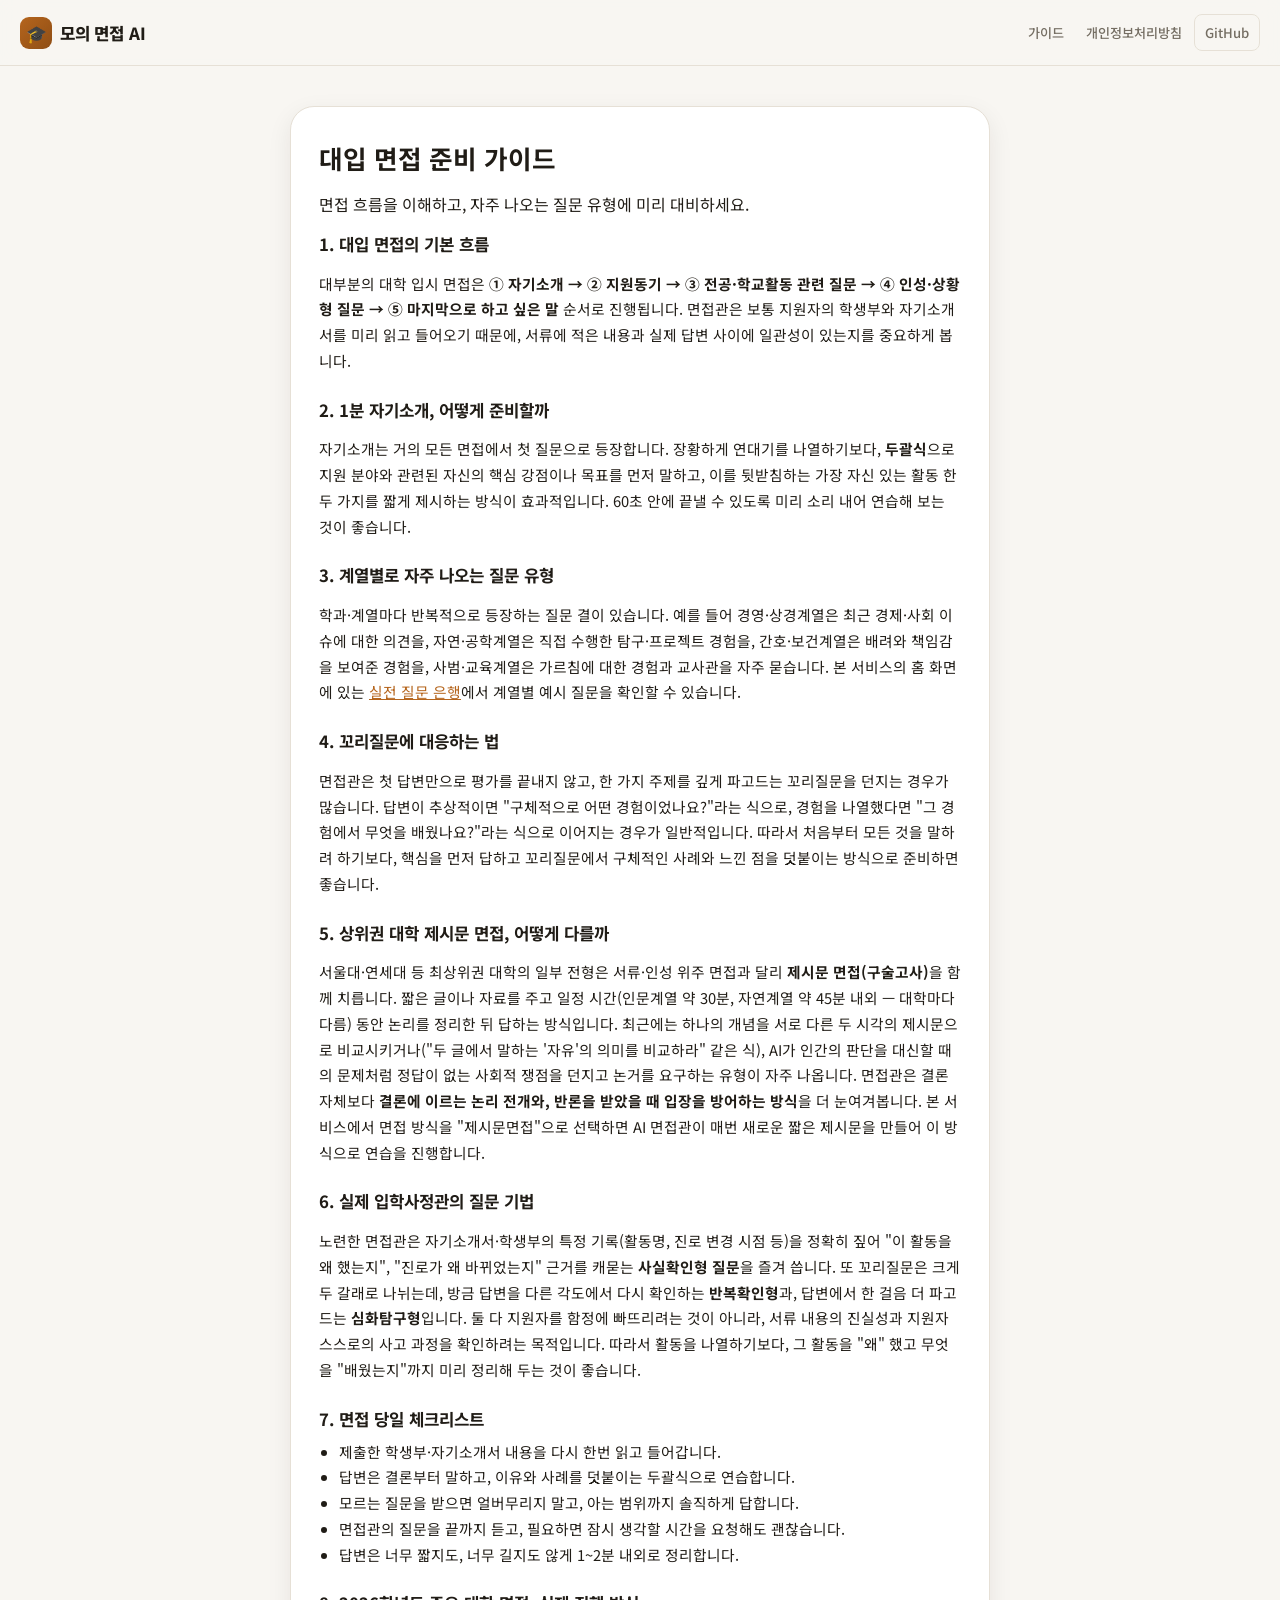
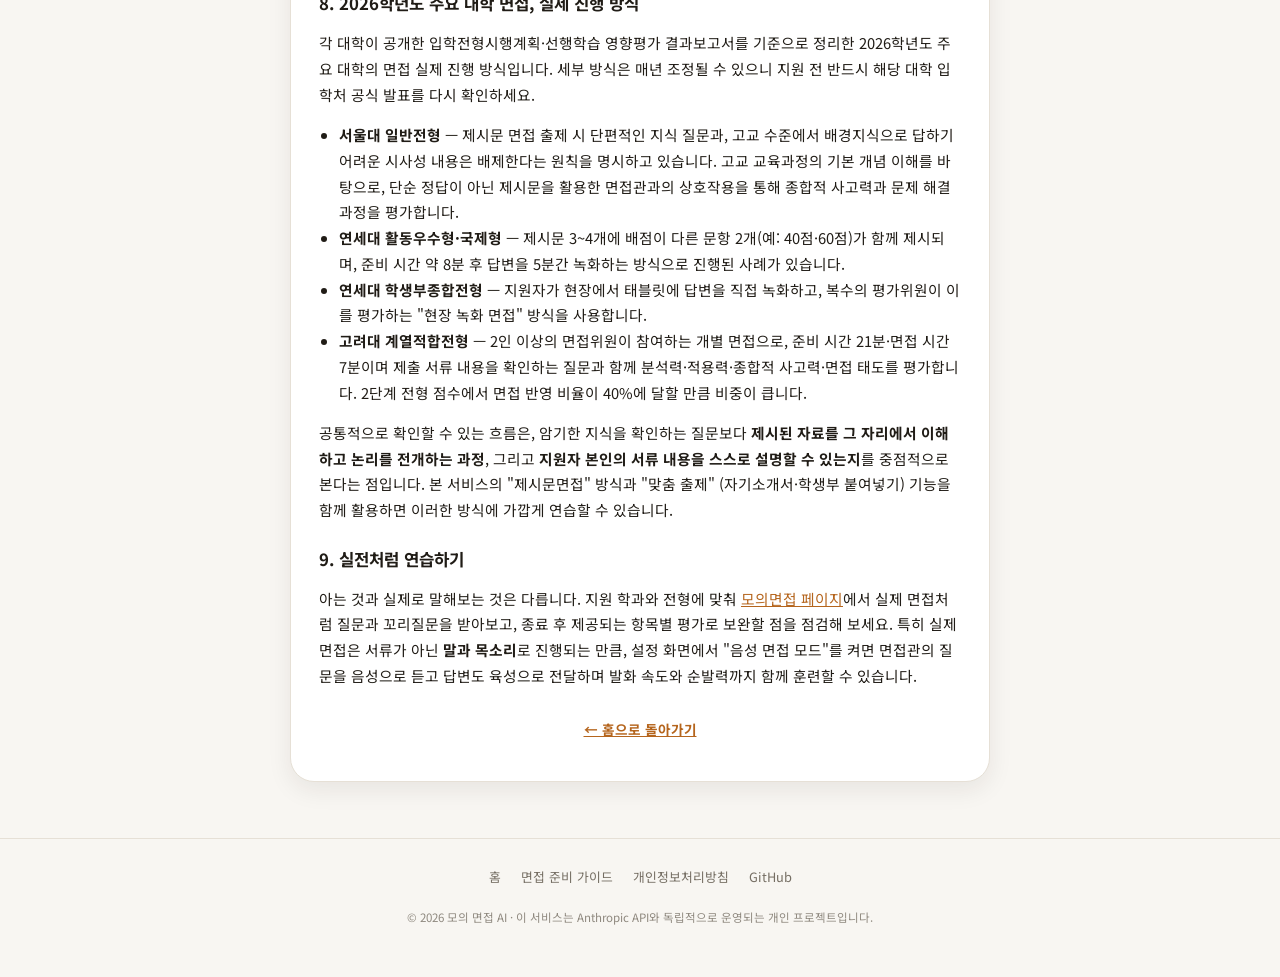
==== commit f9bebedb: "답변 적절성 경고 시스템 및 파일 첨부 형식 확장, 브랜드명 수정 - 지원자의 답변이 질문 의도와 다르거나 회피성·성의 없음·모순·부적절한   태도일 때 AI가 경고 문구를 붙이도" ====
--- a/guide.html
+++ b/guide.html
@@ -3,7 +3,7 @@
 <head>
   <meta charset="UTF-8" />
   <meta name="viewport" content="width=device-width, initial-scale=1.0" />
-  <title>대입 면접 준비 가이드 | 모의면접 AI</title>
+  <title>대입 면접 준비 가이드 | 모의 면접 AI</title>
   <meta name="description" content="대학 입시 면접의 기본 흐름, 계열별 단골 질문, 답변 전략과 당일 유의사항을 정리한 가이드입니다." />
   <link rel="icon" href="data:image/svg+xml,%3Csvg xmlns='http://www.w3.org/2000/svg' viewBox='0 0 100 100'%3E%3Ctext y='.9em' font-size='90'%3E%F0%9F%8E%93%3C/text%3E%3C/svg%3E" />
   <link rel="stylesheet" href="style.css" />
@@ -13,7 +13,7 @@
 <body>
   <div id="app">
     <header class="top-nav">
-      <a href="index.html" class="brand"><span class="brand-mark">🎓</span>모의면접 AI</a>
+      <a href="index.html" class="brand"><span class="brand-mark">🎓</span>모의 면접 AI</a>
       <nav>
         <a href="guide.html">가이드</a>
         <a href="privacy.html">개인정보처리방침</a>
@@ -177,7 +177,7 @@
       <a href="privacy.html">개인정보처리방침</a>
       <a href="https://github.com/kimyunsu1001-tech/univ-mock-interview" target="_blank" rel="noopener">GitHub</a>
     </div>
-    <p class="foot-note">© 2026 모의면접 AI · 이 서비스는 Anthropic API와 독립적으로 운영되는 개인 프로젝트입니다.</p>
+    <p class="foot-note">© 2026 모의 면접 AI · 이 서비스는 Anthropic API와 독립적으로 운영되는 개인 프로젝트입니다.</p>
   </footer>
 </body>
 </html>
--- a/style.css
+++ b/style.css
@@ -502,11 +502,49 @@
 .field-help {
   margin: 6px 0 0;
   font-size: 0.78rem;
+  color: var(--text-muted);
 }
 
 .field-help a {
   color: var(--accent);
 }
+
+.file-upload-row {
+  display: flex;
+  align-items: center;
+  flex-wrap: wrap;
+  gap: 10px;
+  margin-bottom: 8px;
+}
+
+.file-upload-btn {
+  display: inline-flex;
+  align-items: center;
+  gap: 6px;
+  padding: 8px 14px;
+  border-radius: 999px;
+  border: 1px dashed var(--border);
+  background: var(--bg);
+  color: var(--accent-strong);
+  font-size: 0.8rem;
+  font-weight: 600;
+  cursor: pointer;
+  transition: background 0.15s, border-color 0.15s;
+}
+
+.file-upload-btn:hover {
+  background: var(--accent-soft);
+  border-color: var(--accent);
+}
+
+.file-upload-status {
+  font-size: 0.78rem;
+  color: var(--text-muted);
+  line-height: 1.5;
+}
+
+.file-upload-status.error { color: var(--error); }
+.file-upload-status.success { color: var(--success); }
 
 .grid-2 {
   display: grid;
@@ -556,30 +594,126 @@
   color: var(--accent-strong);
 }
 
-.switch-label {
-  display: flex;
-  align-items: flex-start;
-  gap: 10px;
-  padding: 12px 14px;
+.toggle-row {
+  display: flex;
+  align-items: center;
+  justify-content: space-between;
+  gap: 14px;
+  padding: 14px 16px;
   border: 1px solid var(--border);
   border-radius: var(--radius-sm);
   background: var(--bg);
   cursor: pointer;
+  margin-bottom: 16px;
+  transition: border-color 0.15s;
+}
+
+.toggle-row:has(input:checked) {
+  border-color: var(--accent);
+}
+
+.toggle-row[hidden] { display: none; }
+
+.toggle-row-text {
   font-size: 0.82rem;
   line-height: 1.55;
   color: var(--text-muted);
 }
 
-.switch-label input[type="checkbox"] {
+.toggle-row-text strong { color: var(--text); }
+
+.toggle-switch {
+  position: relative;
   flex-shrink: 0;
-  width: 17px;
-  height: 17px;
-  margin-top: 2px;
-  accent-color: var(--accent);
+  width: 44px;
+  height: 26px;
+}
+
+.toggle-switch input {
+  position: absolute;
+  opacity: 0;
+  width: 100%;
+  height: 100%;
+  margin: 0;
   cursor: pointer;
 }
 
-.switch-label strong { color: var(--text); }
+.toggle-slider {
+  position: absolute;
+  inset: 0;
+  background: var(--border);
+  border-radius: 999px;
+  pointer-events: none;
+  transition: background 0.2s;
+}
+
+.toggle-slider::before {
+  content: "";
+  position: absolute;
+  width: 20px;
+  height: 20px;
+  left: 3px;
+  top: 3px;
+  background: #ffffff;
+  border-radius: 50%;
+  box-shadow: 0 1px 3px rgba(0, 0, 0, 0.3);
+  transition: transform 0.2s;
+}
+
+.toggle-switch input:checked + .toggle-slider {
+  background: linear-gradient(135deg, var(--accent), var(--accent-strong));
+}
+
+.toggle-switch input:checked + .toggle-slider::before {
+  transform: translateX(18px);
+}
+
+.toggle-switch input:focus-visible + .toggle-slider {
+  box-shadow: 0 0 0 3px var(--accent-soft);
+}
+
+/* ---- Voice mode pill button (chat header) ---- */
+.voice-toggle-btn {
+  display: inline-flex;
+  align-items: center;
+  gap: 6px;
+  padding: 7px 12px 7px 10px;
+  border-radius: 999px;
+  border: 1px solid var(--border);
+  background: var(--card-bg);
+  color: var(--text-muted);
+  font-size: 0.78rem;
+  font-weight: 600;
+  cursor: pointer;
+  transition: background 0.15s, border-color 0.15s, color 0.15s;
+}
+
+.voice-toggle-btn:hover { background: var(--accent-soft); }
+
+.voice-toggle-dot {
+  width: 8px;
+  height: 8px;
+  border-radius: 50%;
+  background: var(--text-muted);
+  flex-shrink: 0;
+  transition: background 0.15s, box-shadow 0.15s;
+}
+
+.voice-toggle-btn.active {
+  background: var(--accent-soft);
+  border-color: var(--accent);
+  color: var(--accent-strong);
+}
+
+.voice-toggle-btn.active .voice-toggle-dot {
+  background: var(--success);
+  box-shadow: 0 0 0 3px color-mix(in srgb, var(--success) 30%, transparent);
+}
+
+@media (max-width: 480px) {
+  .voice-toggle-label { display: none; }
+  .voice-toggle-btn { padding: 7px 9px; }
+}
 
 .error-msg {
   color: var(--error);
@@ -919,6 +1053,25 @@
   font-style: italic;
 }
 
+.bubble.warning {
+  align-self: center;
+  max-width: 92%;
+  display: flex;
+  align-items: flex-start;
+  gap: 8px;
+  background: color-mix(in srgb, var(--error) 12%, var(--card-bg));
+  border: 1px solid color-mix(in srgb, var(--error) 40%, var(--border));
+  color: var(--error);
+  font-size: 0.85rem;
+  font-weight: 700;
+  line-height: 1.5;
+  box-shadow: none;
+}
+
+.bubble.warning .warning-icon {
+  flex-shrink: 0;
+}
+
 @keyframes msg-in {
   from { opacity: 0; transform: translateY(6px); }
   to { opacity: 1; transform: translateY(0); }
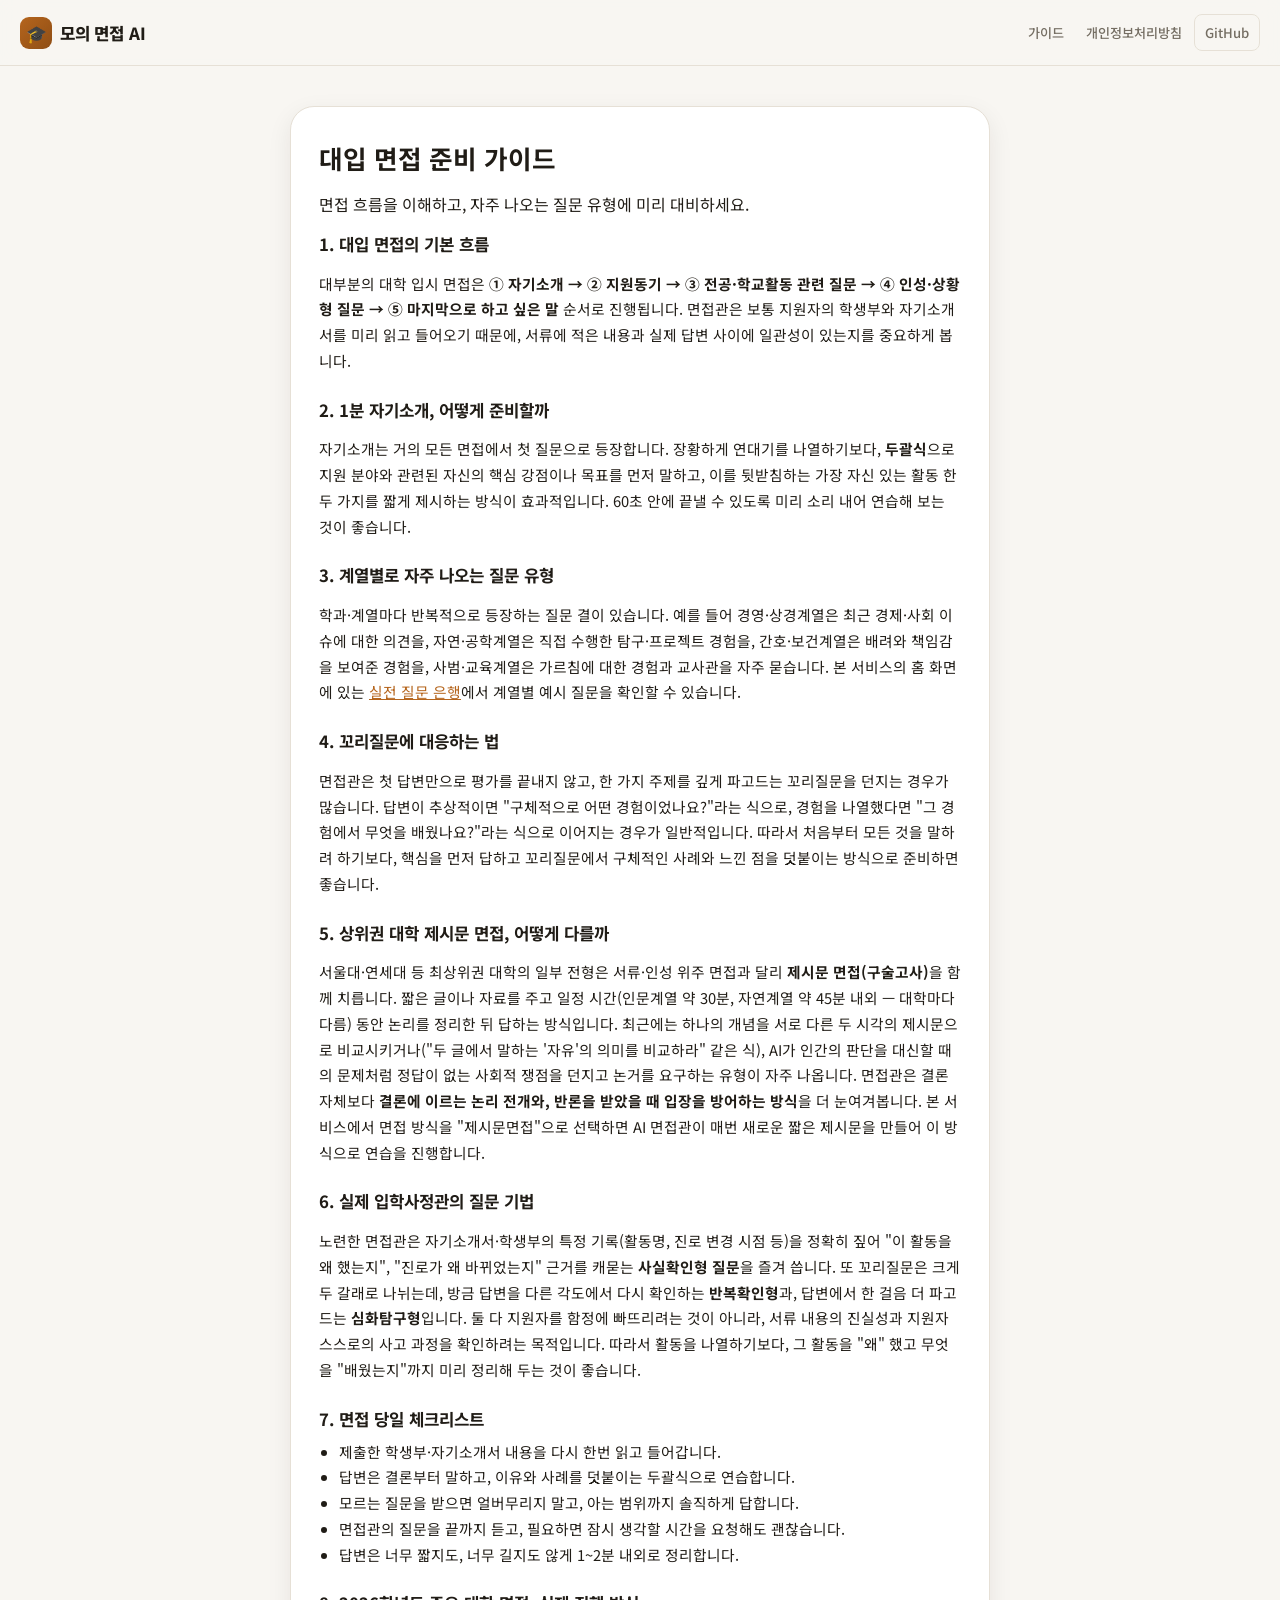
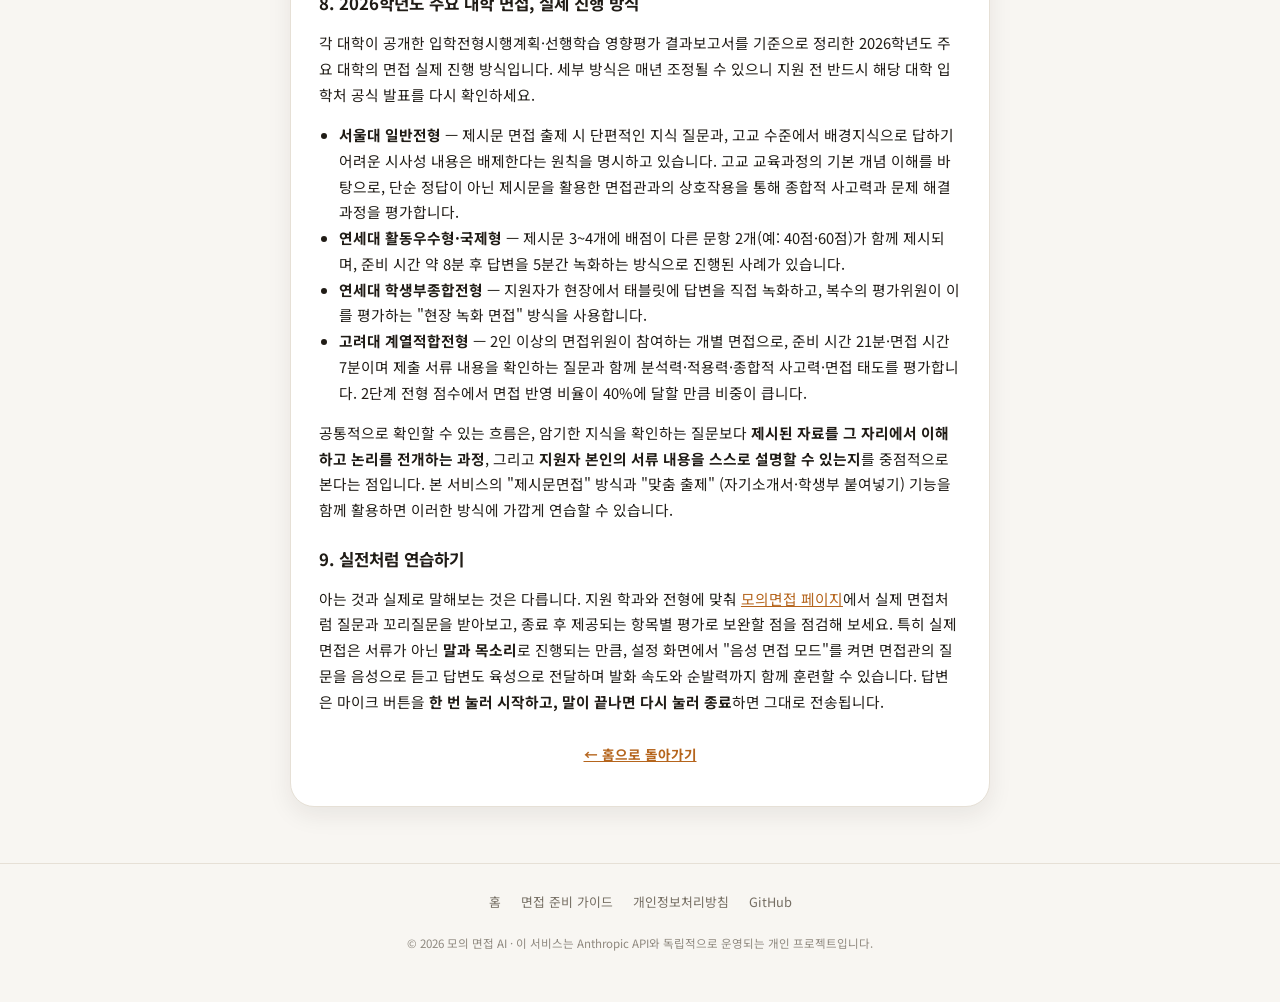
==== commit 7c51db65: "음성 답변을 "한 번 눌러 시작, 다시 눌러 종료" 방식으로 변경 기존에는 면접관 질문이 끝나면 마이크가 자동으로 켜지고 잠깐만 말이 끊겨도 인식이 끝나 답변이 중간에 잘렸다. 이" ====
--- a/guide.html
+++ b/guide.html
@@ -162,6 +162,8 @@
             목소리</strong>로 진행되는 만큼, 설정 화면에서 "음성 면접
             모드"를 켜면 면접관의 질문을 음성으로 듣고 답변도 육성으로
             전달하며 발화 속도와 순발력까지 함께 훈련할 수 있습니다.
+            답변은 마이크 버튼을 <strong>한 번 눌러 시작하고, 말이 끝나면
+            다시 눌러 종료</strong>하면 그대로 전송됩니다.
           </p>
         </article>
 
--- a/style.css
+++ b/style.css
@@ -968,6 +968,34 @@
   animation: mic-pulse 1.1s ease-in-out infinite;
 }
 
+.mic-btn.awaiting {
+  border-color: var(--accent);
+  box-shadow: 0 0 0 3px var(--accent-soft);
+}
+
+.voice-hint {
+  flex-shrink: 0;
+  padding: 8px 16px;
+  text-align: center;
+  font-size: 0.82rem;
+  font-weight: 600;
+  color: var(--text-muted);
+  background: var(--bg-alt);
+  border-top: 1px solid var(--border);
+}
+
+.voice-hint[hidden] { display: none; }
+
+.voice-hint.ready {
+  color: var(--accent-strong);
+  background: var(--accent-soft);
+}
+
+.voice-hint.recording {
+  color: var(--error);
+  background: color-mix(in srgb, var(--error) 12%, var(--card-bg));
+}
+
 @keyframes mic-pulse {
   0%, 100% { box-shadow: 0 0 0 0 rgba(192, 57, 43, 0.45); }
   50% { box-shadow: 0 0 0 8px rgba(192, 57, 43, 0); }
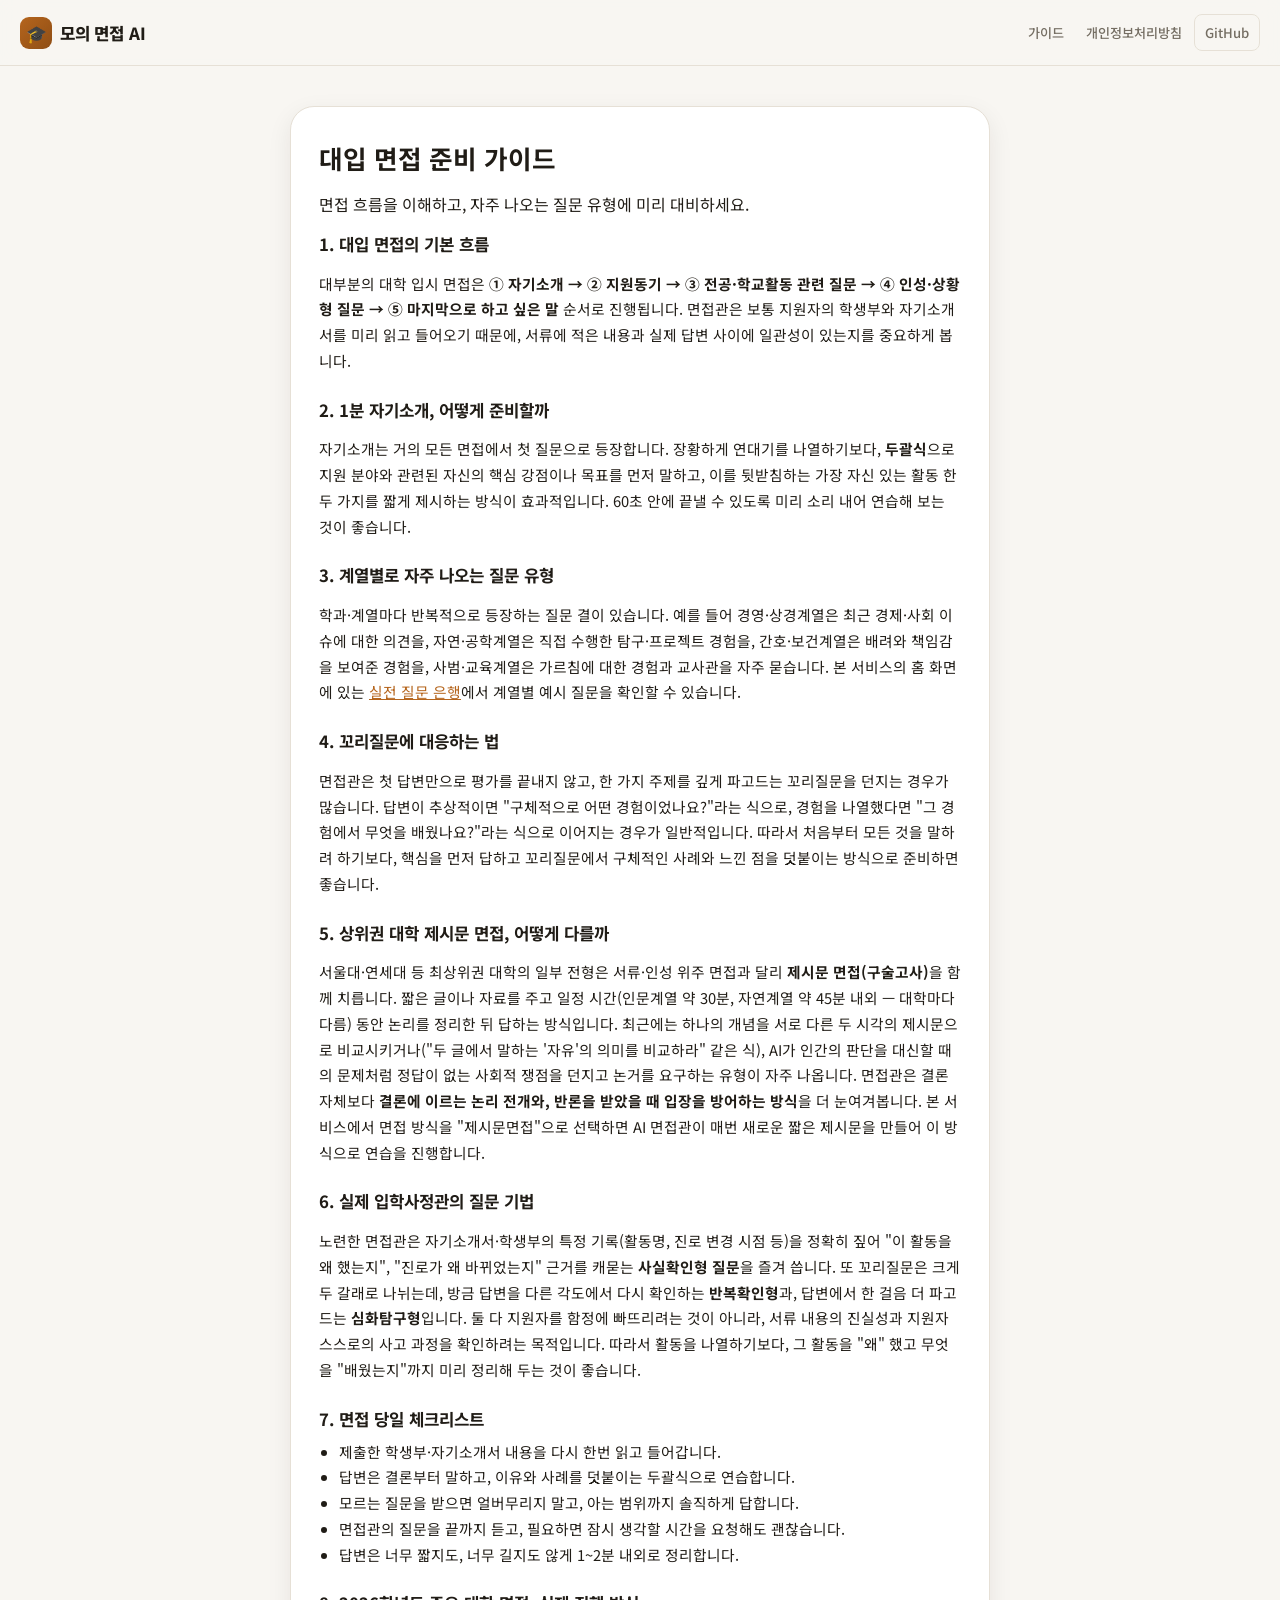
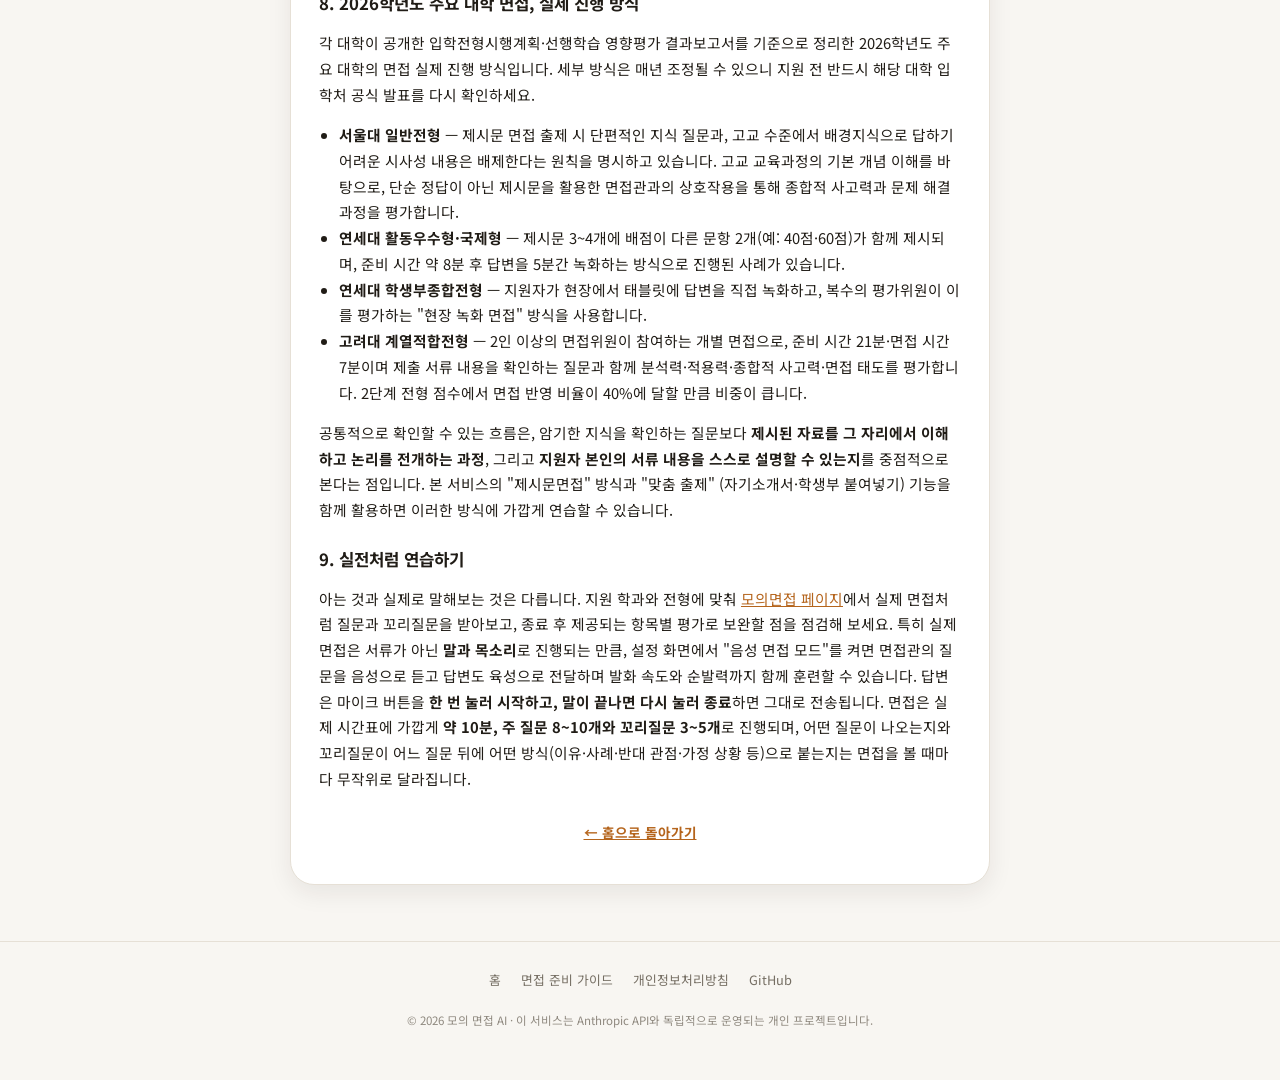
==== commit 6c0141f1: "실전형 면접 구성: 주 질문 8~10개 + 꼬리질문 3~5개를 매번 무작위로, 약 10분 - question-pool.js 추가: 단계(지원동기·학교활동·전공이해·인성·계획)별  " ====
--- a/guide.html
+++ b/guide.html
@@ -164,6 +164,10 @@
             전달하며 발화 속도와 순발력까지 함께 훈련할 수 있습니다.
             답변은 마이크 버튼을 <strong>한 번 눌러 시작하고, 말이 끝나면
             다시 눌러 종료</strong>하면 그대로 전송됩니다.
+            면접은 실제 시간표에 가깝게 <strong>약 10분, 주 질문 8~10개와
+            꼬리질문 3~5개</strong>로 진행되며, 어떤 질문이 나오는지와
+            꼬리질문이 어느 질문 뒤에 어떤 방식(이유·사례·반대 관점·가정 상황
+            등)으로 붙는지는 면접을 볼 때마다 무작위로 달라집니다.
           </p>
         </article>
 
--- a/style.css
+++ b/style.css
@@ -930,6 +930,8 @@
   padding: 0 4px;
 }
 
+.chat-timer.over { color: var(--error); }
+
 .chat-header-right .ghost-btn {
   padding: 7px 10px;
   font-size: 0.78rem;
